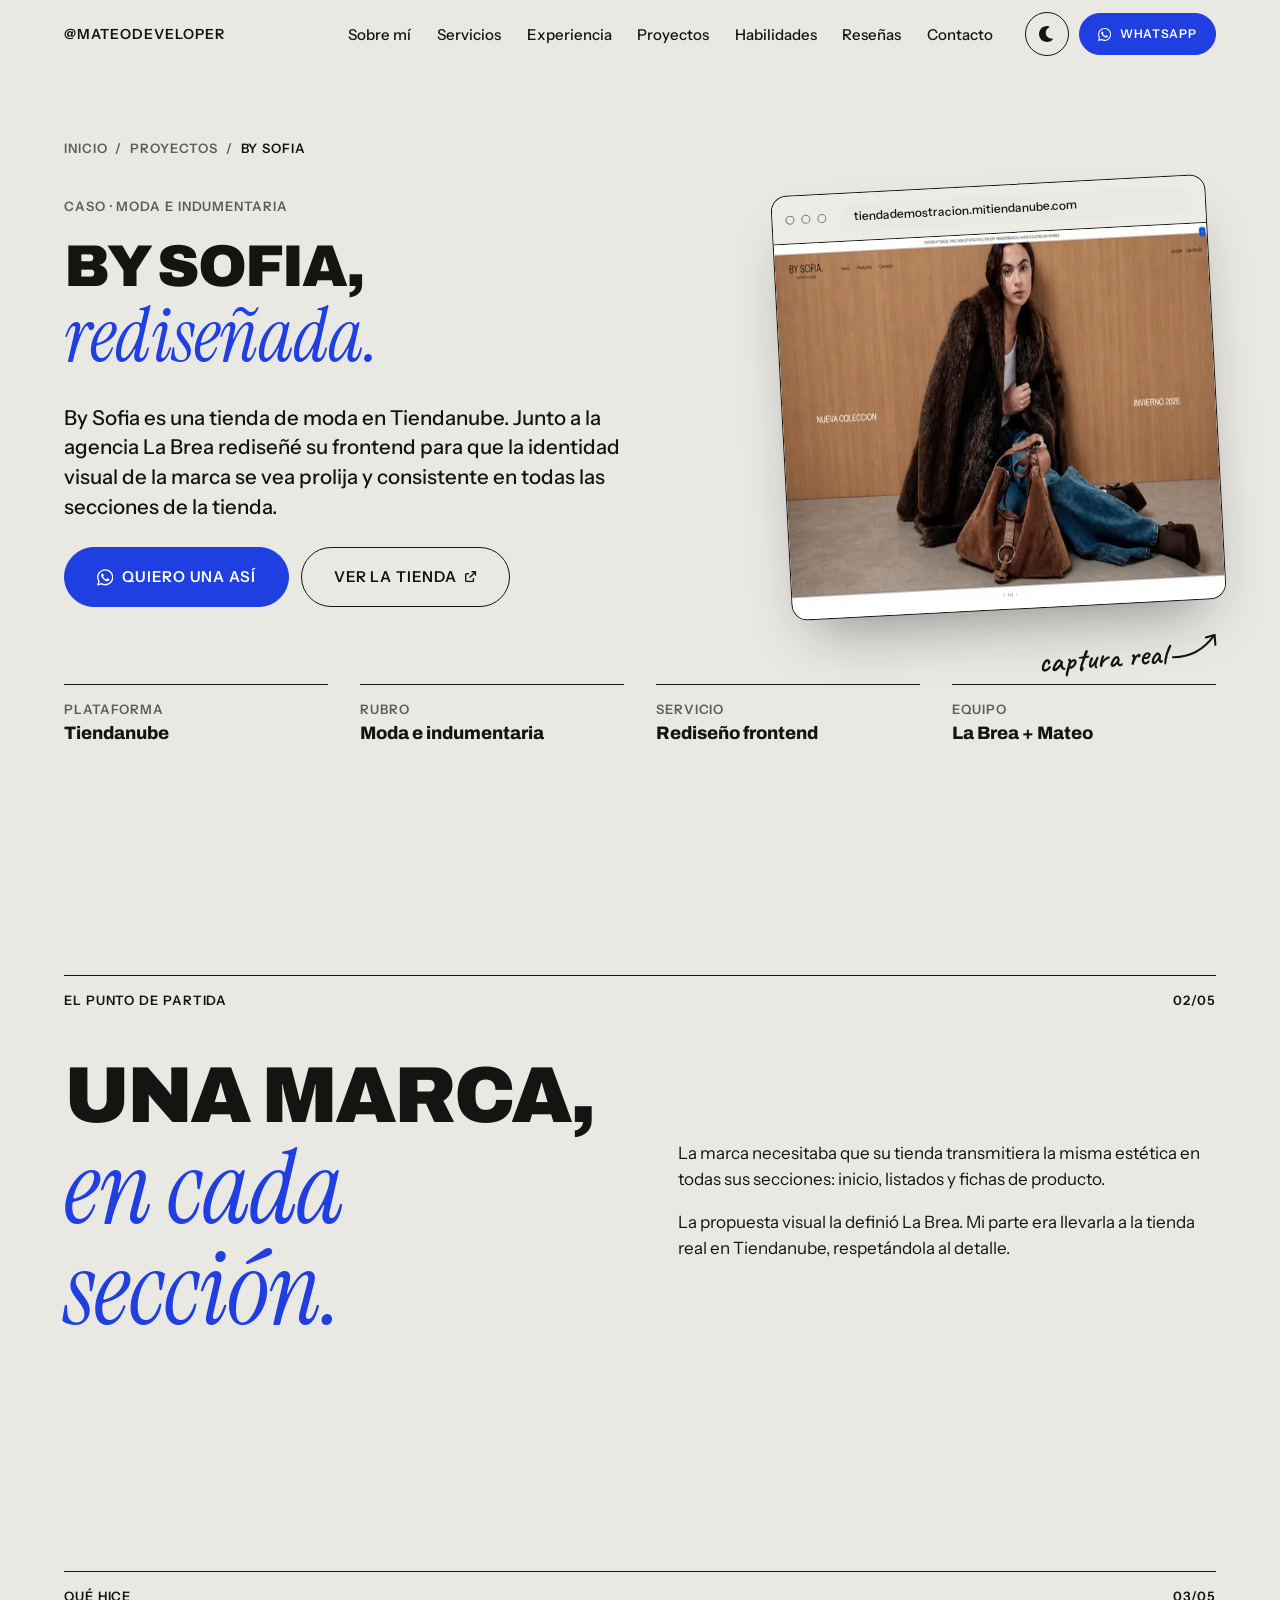
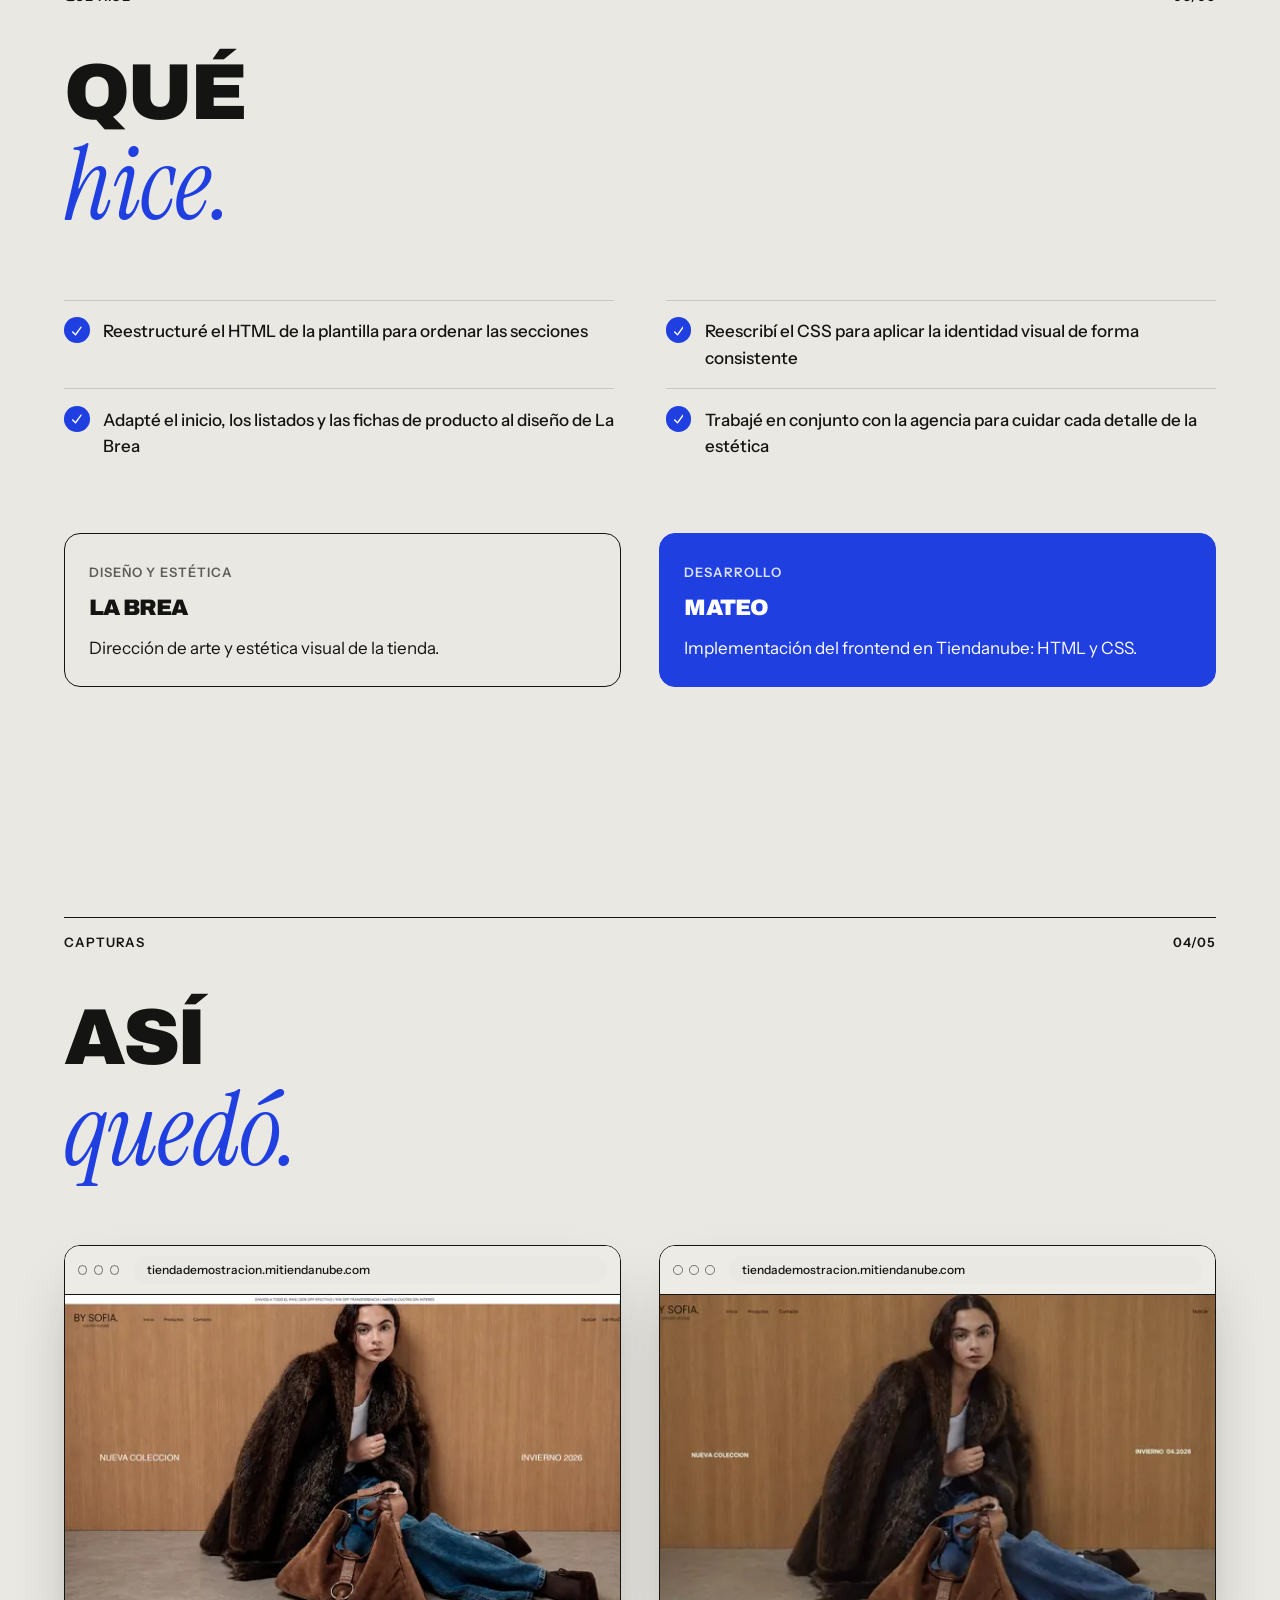
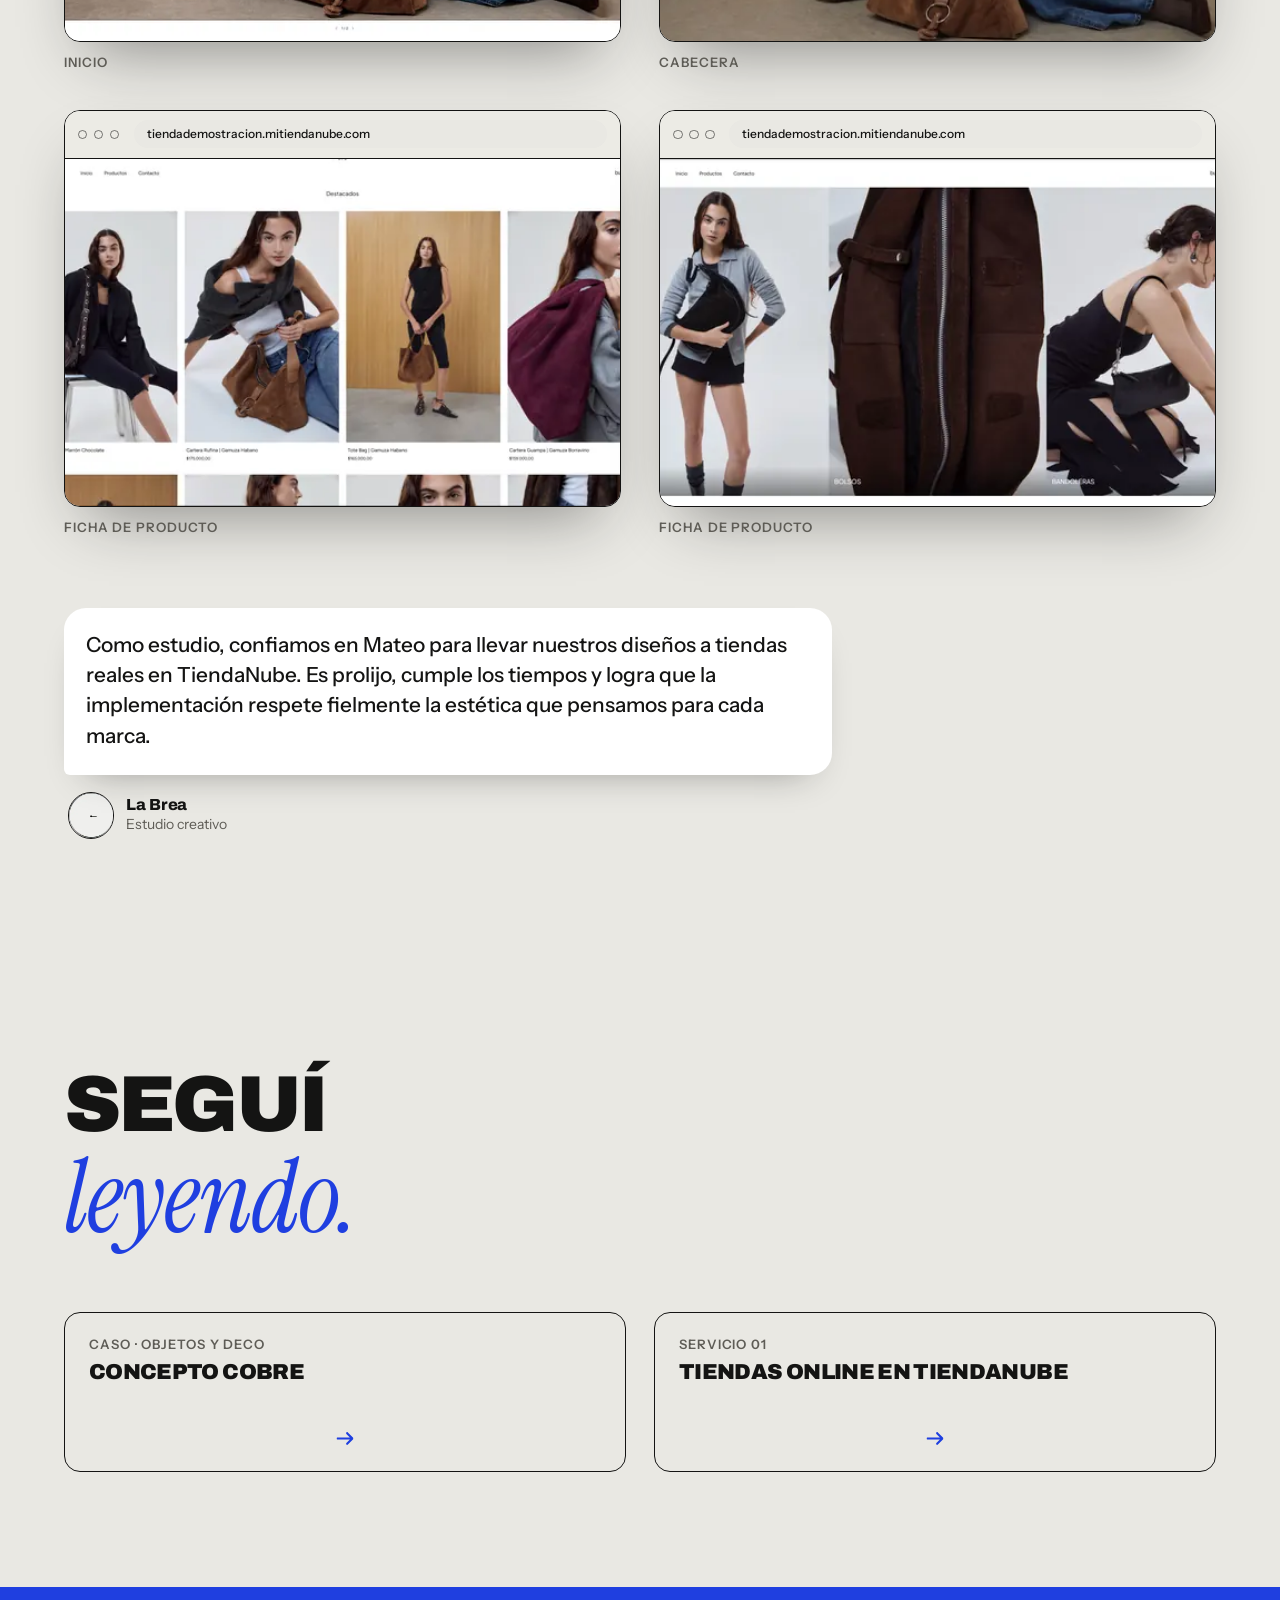
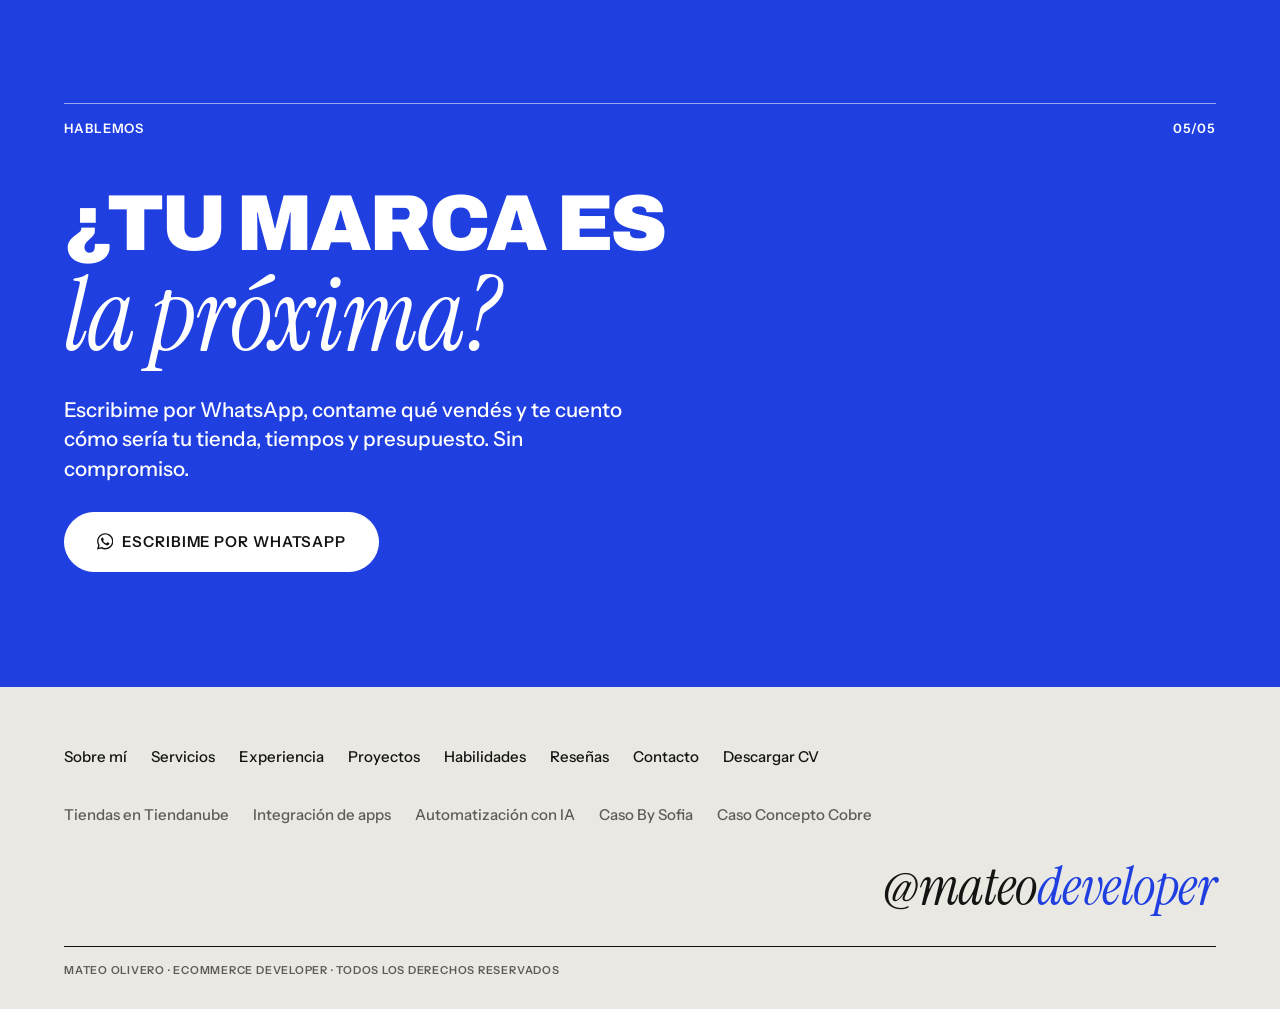
==== proyectos/by-sofia/index.html @ b641ed23 "Agregar páginas de servicio y casos de estudio - /servicios/tiendas-tiendanube, /servicios/integraci" ====
<!DOCTYPE html>
<html lang="es-AR">
<head>
    <meta charset="UTF-8">
    <meta name="viewport" content="width=device-width, initial-scale=1.0">
    <title>Caso By Sofia · Rediseño de tienda en Tiendanube</title>
    <meta name="description" content="Cómo rediseñé el frontend de By Sofia, tienda de moda en Tiendanube, junto a la agencia La Brea: una identidad visual prolija y consistente en todas las secciones.">
    <meta name="author" content="Mateo Olivero">
    <meta name="robots" content="index, follow, max-image-preview:large">
    <link rel="canonical" href="https://mateodeveloper.com/proyectos/by-sofia/">

    <meta property="og:type" content="website">
    <meta property="og:locale" content="es_AR">
    <meta property="og:site_name" content="@mateodeveloper">
    <meta property="og:title" content="Caso By Sofia · Rediseño de tienda en Tiendanube">
    <meta property="og:description" content="Cómo rediseñé el frontend de By Sofia, tienda de moda en Tiendanube, junto a la agencia La Brea: una identidad visual prolija y consistente en todas las secciones.">
    <meta property="og:url" content="https://mateodeveloper.com/proyectos/by-sofia/">
    <meta property="og:image" content="https://mateodeveloper.com/img/og-image.jpg">
    <meta property="og:image:width" content="1200">
    <meta property="og:image:height" content="630">
    <meta name="twitter:card" content="summary_large_image">

    <script type="application/ld+json">
    {
        "@context": "https://schema.org",
        "@graph": [
            {
                "@type": "Article",
                "@id": "https://mateodeveloper.com/proyectos/by-sofia/#caso",
                "headline": "Caso By Sofia",
                "description": "Cómo rediseñé el frontend de By Sofia, tienda de moda en Tiendanube, junto a la agencia La Brea: una identidad visual prolija y consistente en todas las secciones.",
                "url": "https://mateodeveloper.com/proyectos/by-sofia/",
                "image": "https://mateodeveloper.com/img/proyecto-by-sofia-inicio.webp",
                "inLanguage": "es-AR",
                "datePublished": "2026-11-11",
                "author": {
                    "@id": "https://mateodeveloper.com/#mateo"
                },
                "publisher": {
                    "@id": "https://mateodeveloper.com/#mateo"
                },
                "about": {
                    "@id": "https://mateodeveloper.com/servicios/tiendas-tiendanube/#servicio"
                }
            },
            {
                "@type": "BreadcrumbList",
                "itemListElement": [
                    {
                        "@type": "ListItem",
                        "position": 1,
                        "name": "Inicio",
                        "item": "https://mateodeveloper.com/"
                    },
                    {
                        "@type": "ListItem",
                        "position": 2,
                        "name": "Proyectos",
                        "item": "https://mateodeveloper.com/#projects"
                    },
                    {
                        "@type": "ListItem",
                        "position": 3,
                        "name": "By Sofia",
                        "item": "https://mateodeveloper.com/proyectos/by-sofia/"
                    }
                ]
            }
        ]
    }
    </script>

    <meta name="theme-color" content="#E9E8E3">
    <!-- Aplica el tema guardado antes de pintar (evita el parpadeo claro/oscuro).
         Si cambiás este script, actualizá su hash sha256 en _headers (Content-Security-Policy). -->
    <script id="theme-init">(function(){var t=null;try{t=localStorage.getItem("theme")}catch(e){}if(t!=="light"&&t!=="dark"){t=window.matchMedia&&window.matchMedia("(prefers-color-scheme: dark)").matches?"dark":"light"}document.documentElement.setAttribute("data-theme",t);var m=document.querySelector('meta[name="theme-color"]');if(m)m.setAttribute("content",t==="dark"?"#121211":"#E9E8E3")})();</script>
    <link rel="icon" type="image/svg+xml" href="/img/favicon.svg">
    <link rel="apple-touch-icon" href="/img/apple-touch-icon.png">
    <link rel="preload" href="/fonts/instrument-sans.woff2" as="font" type="font/woff2" crossorigin>
    <link rel="preload" href="/fonts/archivo.woff2" as="font" type="font/woff2" crossorigin>
    <link rel="preload" href="/fonts/instrument-serif-italic.woff2" as="font" type="font/woff2" crossorigin>
    <link rel="stylesheet" href="/css/style.css">
</head>
<body>
    <!-- Íconos: Font Awesome Free 7.0.1 (CC BY 4.0) · https://fontawesome.com/license/free -->
    <svg class="sprite" xmlns="http://www.w3.org/2000/svg" aria-hidden="true" focusable="false">
        <symbol id="i-arrow-down" viewBox="0 0 384 512"><path d="M169.4 502.6c12.5 12.5 32.8 12.5 45.3 0l160-160c12.5-12.5 12.5-32.8 0-45.3s-32.8-12.5-45.3 0L224 402.7 224 32c0-17.7-14.3-32-32-32s-32 14.3-32 32l0 370.7-105.4-105.4c-12.5-12.5-32.8-12.5-45.3 0s-12.5 32.8 0 45.3l160 160z"/></symbol>
        <symbol id="i-arrow-right" viewBox="0 0 512 512"><path d="M502.6 278.6c12.5-12.5 12.5-32.8 0-45.3l-160-160c-12.5-12.5-32.8-12.5-45.3 0s-12.5 32.8 0 45.3L402.7 224 32 224c-17.7 0-32 14.3-32 32s14.3 32 32 32l370.7 0-105.4 105.4c-12.5 12.5-12.5 32.8 0 45.3s32.8 12.5 45.3 0l160-160z"/></symbol>
        <symbol id="i-arrow-up-right-from-square" viewBox="0 0 512 512"><path d="M320 0c-17.7 0-32 14.3-32 32s14.3 32 32 32l82.7 0-201.4 201.4c-12.5 12.5-12.5 32.8 0 45.3s32.8 12.5 45.3 0L448 109.3 448 192c0 17.7 14.3 32 32 32s32-14.3 32-32l0-160c0-17.7-14.3-32-32-32L320 0zM80 96C35.8 96 0 131.8 0 176L0 432c0 44.2 35.8 80 80 80l256 0c44.2 0 80-35.8 80-80l0-80c0-17.7-14.3-32-32-32s-32 14.3-32 32l0 80c0 8.8-7.2 16-16 16L80 448c-8.8 0-16-7.2-16-16l0-256c0-8.8 7.2-16 16-16l80 0c17.7 0 32-14.3 32-32s-14.3-32-32-32L80 96z"/></symbol>
        <symbol id="i-bars" viewBox="0 0 448 512"><path d="M0 96C0 78.3 14.3 64 32 64l384 0c17.7 0 32 14.3 32 32s-14.3 32-32 32L32 128C14.3 128 0 113.7 0 96zM0 256c0-17.7 14.3-32 32-32l384 0c17.7 0 32 14.3 32 32s-14.3 32-32 32L32 288c-17.7 0-32-14.3-32-32zM448 416c0 17.7-14.3 32-32 32L32 448c-17.7 0-32-14.3-32-32s14.3-32 32-32l384 0c17.7 0 32 14.3 32 32z"/></symbol>
        <symbol id="i-cart-shopping" viewBox="0 0 640 512"><path d="M24-16C10.7-16 0-5.3 0 8S10.7 32 24 32l45.3 0c3.9 0 7.2 2.8 7.9 6.6l52.1 286.3c6.2 34.2 36 59.1 70.8 59.1L456 384c13.3 0 24-10.7 24-24s-10.7-24-24-24l-255.9 0c-11.6 0-21.5-8.3-23.6-19.7l-5.1-28.3 303.6 0c30.8 0 57.2-21.9 62.9-52.2L568.9 69.9C572.6 50.2 557.5 32 537.4 32l-412.7 0-.4-2c-4.8-26.6-28-46-55.1-46L24-16zM208 512a48 48 0 1 0 0-96 48 48 0 1 0 0 96zm224 0a48 48 0 1 0 0-96 48 48 0 1 0 0 96z"/></symbol>
        <symbol id="i-check" viewBox="0 0 448 512"><path d="M434.8 70.1c14.3 10.4 17.5 30.4 7.1 44.7l-256 352c-5.5 7.6-14 12.3-23.4 13.1s-18.5-2.7-25.1-9.3l-128-128c-12.5-12.5-12.5-32.8 0-45.3s32.8-12.5 45.3 0l101.5 101.5 234-321.7c10.4-14.3 30.4-17.5 44.7-7.1z"/></symbol>
        <symbol id="i-circle-check" viewBox="0 0 512 512"><path d="M256 512a256 256 0 1 1 0-512 256 256 0 1 1 0 512zM374 145.7c-10.7-7.8-25.7-5.4-33.5 5.3L221.1 315.2 169 263.1c-9.4-9.4-24.6-9.4-33.9 0s-9.4 24.6 0 33.9l72 72c5 5 11.8 7.5 18.8 7s13.4-4.1 17.5-9.8L379.3 179.2c7.8-10.7 5.4-25.7-5.3-33.5z"/></symbol>
        <symbol id="i-css3-alt" viewBox="0 0 384 512"><path d="M0 32L34.9 427.8 192 480 349.1 427.8 384 32 0 32zm313.1 80l-4.8 47.3-115.3 49.3-.3 .1 111.5 0-12.8 146.6-98.2 28.7-98.8-29.2-6.4-73.9 48.9 0 3.2 38.3 52.6 13.3 54.7-15.4 3.7-61.6-166.3-.5 0-.1-.2 .1-3.6-46.3 112.1-46.7 6.5-2.7-122.9 0-5.8-47.3 242.2 0z"/></symbol>
        <symbol id="i-html5" viewBox="0 0 384 512"><path d="M0 32L34.9 427.8 191.5 480 349.1 427.8 384 32 0 32zM308.2 159.9l-183.8 0 4.1 49.4 175.6 0-13.6 148.4-97.9 27 0 .3-1.1 0-98.7-27.3-6-75.8 47.7 0 3.5 38.1 53.5 14.5 53.7-14.5 6-62.2-166.9 0-12.8-145.6 241.1 0-4.4 47.7z"/></symbol>
        <symbol id="i-js" viewBox="0 0 448 512"><path d="M0 32l0 448 448 0 0-448-448 0zM243.8 381.4c0 43.6-25.6 63.5-62.9 63.5-33.7 0-53.2-17.4-63.2-38.5L152 385.7c6.6 11.7 12.6 21.6 27.1 21.6 13.8 0 22.6-5.4 22.6-26.5l0-143.1 42.1 0 0 143.7zm99.6 63.5c-39.1 0-64.4-18.6-76.7-43L301 382.1c9 14.7 20.8 25.6 41.5 25.6 17.4 0 28.6-8.7 28.6-20.8 0-14.4-11.4-19.5-30.7-28l-10.5-4.5c-30.4-12.9-50.5-29.2-50.5-63.5 0-31.6 24.1-55.6 61.6-55.6 26.8 0 46 9.3 59.8 33.7L368 290c-7.2-12.9-15-18-27.1-18-12.3 0-20.1 7.8-20.1 18 0 12.6 7.8 17.7 25.9 25.6l10.5 4.5c35.8 15.3 55.9 31 55.9 66.2 0 37.8-29.8 58.6-69.7 58.6z"/></symbol>
        <symbol id="i-moon" viewBox="0 0 512 512"><path d="M256 0C114.6 0 0 114.6 0 256S114.6 512 256 512c68.8 0 131.3-27.2 177.3-71.4 7.3-7 9.4-17.9 5.3-27.1s-13.7-14.9-23.8-14.1c-4.9 .4-9.8 .6-14.8 .6-101.6 0-184-82.4-184-184 0-72.1 41.5-134.6 102.1-164.8 9.1-4.5 14.3-14.3 13.1-24.4S322.6 8.5 312.7 6.3C294.4 2.2 275.4 0 256 0z"/></symbol>
        <symbol id="i-python" viewBox="0 0 448 512"><path d="M439.8 200.5c-7.7-30.9-22.3-54.2-53.4-54.2l-40.1 0 0 47.4c0 36.8-31.2 67.8-66.8 67.8l-106.8 0c-29.2 0-53.4 25-53.4 54.3l0 101.8c0 29 25.2 46 53.4 54.3 33.8 9.9 66.3 11.7 106.8 0 26.9-7.8 53.4-23.5 53.4-54.3l0-40.7-106.7 0 0-13.6 160.2 0c31.1 0 42.6-21.7 53.4-54.2 11.2-33.5 10.7-65.7 0-108.6zM286.2 444.7a20.4 20.4 0 1 1 0-40.7 20.4 20.4 0 1 1 0 40.7zM167.8 248.1l106.8 0c29.7 0 53.4-24.5 53.4-54.3l0-101.9c0-29-24.4-50.7-53.4-55.6-35.8-5.9-74.7-5.6-106.8 .1-45.2 8-53.4 24.7-53.4 55.6l0 40.7 106.9 0 0 13.6-147 0c-31.1 0-58.3 18.7-66.8 54.2-9.8 40.7-10.2 66.1 0 108.6 7.6 31.6 25.7 54.2 56.8 54.2l36.7 0 0-48.8c0-35.3 30.5-66.4 66.8-66.4zM161.2 64.7a20.4 20.4 0 1 1 0 40.8 20.4 20.4 0 1 1 0-40.8z"/></symbol>
        <symbol id="i-react" viewBox="0 0 512 512"><path d="M418.2 177.2c-5.4-1.8-10.8-3.5-16.2-5.1 .9-3.7 1.7-7.4 2.5-11.1 12.3-59.6 4.2-107.5-23.1-123.3-26.3-15.1-69.2 .6-112.6 38.4-4.3 3.7-8.5 7.6-12.5 11.5-2.7-2.6-5.5-5.2-8.3-7.7-45.5-40.4-91.1-57.4-118.4-41.5-26.2 15.2-34 60.3-23 116.7 1.1 5.6 2.3 11.1 3.7 16.7-6.4 1.8-12.7 3.8-18.6 5.9-53.4 18.5-91.7 47.7-91.7 77.9 0 31.2 40.8 62.5 96.3 81.5 4.5 1.5 9 3 13.6 4.3-1.5 6-2.8 11.9-4 18-10.5 55.5-2.3 99.5 23.9 114.6 27 15.6 72.4-.4 116.6-39.1 3.5-3.1 7-6.3 10.5-9.7 4.4 4.3 9 8.4 13.6 12.4 42.8 36.8 85.1 51.7 111.2 36.6 27-15.6 35.8-62.9 24.4-120.5-.9-4.4-1.9-8.9-3-13.5 3.2-.9 6.3-1.9 9.4-2.9 57.7-19.1 99.5-50 99.5-81.7 0-30.3-39.4-59.7-93.8-78.4zM282.9 92.3c37.2-32.4 71.9-45.1 87.7-36 16.9 9.7 23.4 48.9 12.8 100.4-.7 3.4-1.4 6.7-2.3 10-22.2-5-44.7-8.6-67.3-10.6-13-18.6-27.2-36.4-42.6-53.1 3.9-3.7 7.7-7.2 11.7-10.7zM167.2 307.5c5.1 8.7 10.3 17.4 15.8 25.9-15.6-1.7-31.1-4.2-46.4-7.5 4.4-14.4 9.9-29.3 16.3-44.5 4.6 8.8 9.3 17.5 14.3 26.1zM136.9 187.2c14.4-3.2 29.7-5.8 45.6-7.8-5.3 8.3-10.5 16.8-15.4 25.4-4.9 8.5-9.7 17.2-14.2 26-6.3-14.9-11.6-29.5-16-43.6zm27.4 68.9c6.6-13.8 13.8-27.3 21.4-40.6s15.8-26.2 24.4-38.9c15-1.1 30.3-1.7 45.9-1.7s31 .6 45.9 1.7c8.5 12.6 16.6 25.5 24.3 38.7s14.9 26.7 21.7 40.4c-6.7 13.8-13.9 27.4-21.6 40.8-7.6 13.3-15.7 26.2-24.2 39-14.9 1.1-30.4 1.6-46.1 1.6s-30.9-.5-45.6-1.4c-8.7-12.7-16.9-25.7-24.6-39s-14.8-26.8-21.5-40.6zm180.6 51.2c5.1-8.8 9.9-17.7 14.6-26.7 6.4 14.5 12 29.2 16.9 44.3-15.5 3.5-31.2 6.2-47 8 5.4-8.4 10.5-17 15.5-25.6zm14.4-76.5c-4.7-8.8-9.5-17.6-14.5-26.2-4.9-8.5-10-16.9-15.3-25.2 16.1 2 31.5 4.7 45.9 8-4.6 14.8-10 29.2-16.1 43.4zM256.2 118.3c10.5 11.4 20.4 23.4 29.6 35.8-19.8-.9-39.7-.9-59.5 0 9.8-12.9 19.9-24.9 29.9-35.8zM140.2 57c16.8-9.8 54.1 4.2 93.4 39 2.5 2.2 5 4.6 7.6 7-15.5 16.7-29.8 34.5-42.9 53.1-22.6 2-45 5.5-67.2 10.4-1.3-5.1-2.4-10.3-3.5-15.5-9.4-48.4-3.2-84.9 12.6-94zM115.7 320.6c-4.2-1.2-8.3-2.5-12.4-3.9-21.3-6.7-45.5-17.3-63-31.2-10.1-7-16.9-17.8-18.8-29.9 0-18.3 31.6-41.7 77.2-57.6 5.7-2 11.5-3.8 17.3-5.5 6.8 21.7 15 43 24.5 63.6-9.6 20.9-17.9 42.5-24.8 64.5zm116.6 98c-16.5 15.1-35.6 27.1-56.4 35.3-11.1 5.3-23.9 5.8-35.3 1.3-15.9-9.2-22.5-44.5-13.5-92 1.1-5.6 2.3-11.2 3.7-16.7 22.4 4.8 45 8.1 67.9 9.8 13.2 18.7 27.7 36.6 43.2 53.4-3.2 3.1-6.4 6.1-9.6 8.9zm24.5-24.3c-10.2-11-20.4-23.2-30.3-36.3 9.6 .4 19.5 .6 29.5 .6 10.3 0 20.4-.2 30.4-.7-9.2 12.7-19.1 24.8-29.6 36.4zm130.7 30c-.9 12.2-6.9 23.6-16.5 31.3-15.9 9.2-49.8-2.8-86.4-34.2-4.2-3.6-8.4-7.5-12.7-11.5 15.3-16.9 29.4-34.8 42.2-53.6 22.9-1.9 45.7-5.4 68.2-10.5 1 4.1 1.9 8.2 2.7 12.2 4.9 21.6 5.7 44.1 2.5 66.3zm18.2-107.5c-2.8 .9-5.6 1.8-8.5 2.6-7-21.8-15.6-43.1-25.5-63.8 9.6-20.4 17.7-41.4 24.5-62.9 5.2 1.5 10.2 3.1 15 4.7 46.6 16 79.3 39.8 79.3 58 0 19.6-34.9 44.9-84.8 61.4zM256 301.8a45.8 45.8 0 1 0 0-91.6 45.8 45.8 0 1 0 0 91.6z"/></symbol>
        <symbol id="i-sass" viewBox="0 0 640 512"><path d="M301.8 378.9l0 0zm249.1-87c-20.1 0-40 4.6-58 13.5-5.9-11.9-12-22.3-13-30.1-1.2-9.1-2.5-14.5-1.1-25.3s7.7-26.1 7.6-27.2-1.4-6.6-14.3-6.7-24 2.5-25.3 5.9c-2.3 6.2-4.1 12.6-5.3 19.1-2.3 11.7-25.8 53.5-39.1 75.3-4.4-8.5-8.1-16-8.9-22-1.2-9.1-2.5-14.5-1.1-25.3s7.7-26.1 7.6-27.2-1.4-6.6-14.3-6.7-24 2.5-25.3 5.9-2.7 11.4-5.3 19.1-33.9 77.3-42.1 95.4c-4.2 9.2-7.8 16.6-10.4 21.6-.4 .8-.7 1.3-.9 1.7 .3-.5 .5-1 .5-.8-2.2 4.3-3.5 6.7-3.5 6.7l0 .1c-1.7 3.2-3.6 6.1-4.5 6.1-.6 0-1.9-8.4 .3-19.9 4.7-24.2 15.8-61.8 15.7-63.1-.1-.7 2.1-7.2-7.3-10.7-9.1-3.3-12.4 2.2-13.2 2.2s-1.4 2-1.4 2 10.1-42.4-19.4-42.4c-18.4 0-44 20.2-56.6 38.5-7.9 4.3-25 13.6-43 23.5-6.9 3.8-14 7.7-20.7 11.4-.5-.5-.9-1-1.4-1.5-35.8-38.2-101.9-65.2-99.1-116.5 1-18.7 7.5-67.8 127.1-127.4 98-48.8 176.3-35.4 189.8-5.6 19.4 42.5-41.9 121.6-143.7 133-38.8 4.3-59.2-10.7-64.3-16.3-5.3-5.9-6.1-6.2-8.1-5.1-3.3 1.8-1.2 7 0 10.1 3 7.9 15.5 21.9 36.8 28.9 18.7 6.1 64.2 9.5 119.2-11.8 61.8-23.8 109.9-90.1 95.8-145.6-14.4-56.4-107.9-74.9-196.3-43.5-52.7 18.7-109.7 48.1-150.7 86.4-48.7 45.6-56.5 85.3-53.3 101.9 11.4 58.9 92.6 97.3 125.1 125.7-1.6 .9-3.1 1.7-4.5 2.5-16.3 8.1-78.2 40.5-93.7 74.7-17.5 38.8 2.9 66.6 16.3 70.4 41.8 11.6 84.6-9.3 107.6-43.6s20.2-79.1 9.6-99.5c-.1-.3-.3-.5-.4-.8 4.2-2.5 8.5-5 12.8-7.5 8.3-4.9 16.4-9.4 23.5-13.3-4 10.8-6.9 23.8-8.4 42.6-1.8 22 7.3 50.5 19.1 61.7 5.2 4.9 11.5 5 15.4 5 13.8 0 20-11.4 26.9-25 8.5-16.6 16-35.9 16-35.9s-9.4 52.2 16.3 52.2c9.4 0 18.8-12.1 23-18.3l0 .1s.2-.4 .7-1.2c1-1.5 1.5-2.4 1.5-2.4l0-.3c3.8-6.5 12.1-21.4 24.6-46 16.2-31.8 31.7-71.5 31.7-71.5 1.5 8.7 3.6 17.3 6.2 25.8 2.8 9.5 8.7 19.9 13.4 30-3.8 5.2-6.1 8.2-6.1 8.2 0 .1 0 .1 .1 .2-3 4-6.4 8.3-9.9 12.5-12.8 15.2-28 32.6-30 37.6-2.4 5.9-1.8 10.3 2.8 13.7 3.4 2.6 9.4 3 15.7 2.5 11.5-.8 19.6-3.6 23.5-5.4 7.2-2.6 14-6.1 20.2-10.6 12.5-9.2 20.1-22.4 19.4-39.8-.4-9.6-3.5-19.2-7.3-28.2 1.1-1.6 2.3-3.3 3.4-5 19.8-28.9 35.1-60.6 35.1-60.6 1.5 8.7 3.6 17.3 6.2 25.8 2.4 8.1 7.1 17 11.4 25.7-18.6 15.1-30.1 32.6-34.1 44.1-7.4 21.3-1.6 30.9 9.3 33.1 4.9 1 11.9-1.3 17.1-3.5 7.7-2.6 15-6.3 21.6-11.1 12.5-9.2 24.6-22.1 23.8-39.6-.3-7.9-2.5-15.8-5.4-23.4 15.7-6.6 36.1-10.2 62.1-7.2 55.7 6.5 66.6 41.3 64.5 55.8s-13.8 22.6-17.7 25-5.1 3.3-4.8 5.1c.5 2.6 2.3 2.5 5.6 1.9 4.6-.8 29.2-11.8 30.3-38.7 1.6-34-31.1-71.4-89-71.1l0 0zM121.8 436.6c-18.4 20.1-44.2 27.7-55.3 21.3-11.9-6.9-7.2-36.5 15.5-57.9 13.8-13 31.6-25 43.4-32.4 2.7-1.6 6.6-4 11.4-6.9 .8-.5 1.2-.7 1.2-.7 .9-.6 1.9-1.1 2.9-1.7 8.3 30.4 .3 57.2-19.1 78.3l0 0zm134.4-91.4c-6.4 15.7-19.9 55.7-28.1 53.6-7-1.8-11.3-32.3-1.4-62.3 5-15.1 15.6-33.1 21.9-40.1 10.1-11.3 21.2-14.9 23.8-10.4 3.5 5.9-12.2 49.4-16.2 59.2zm111 53c-2.7 1.4-5.2 2.3-6.4 1.6-.9-.5 1.1-2.4 1.1-2.4s13.9-14.9 19.4-21.7c3.2-4 6.9-8.7 10.9-13.9 0 .5 .1 1 .1 1.6-.1 17.9-17.3 30-25.1 34.8l0 0zm85.6-19.5c-2-1.4-1.7-6.1 5-20.7 2.6-5.7 8.6-15.3 19-24.5 1.2 3.5 1.8 7.1 1.9 10.8-.1 22.5-16.2 30.9-25.9 34.4l0 0z"/></symbol>
        <symbol id="i-star" viewBox="0 0 576 512"><path d="M309.5-18.9c-4.1-8-12.4-13.1-21.4-13.1s-17.3 5.1-21.4 13.1L193.1 125.3 33.2 150.7c-8.9 1.4-16.3 7.7-19.1 16.3s-.5 18 5.8 24.4l114.4 114.5-25.2 159.9c-1.4 8.9 2.3 17.9 9.6 23.2s16.9 6.1 25 2L288.1 417.6 432.4 491c8 4.1 17.7 3.3 25-2s11-14.2 9.6-23.2L441.7 305.9 556.1 191.4c6.4-6.4 8.6-15.8 5.8-24.4s-10.1-14.9-19.1-16.3L383 125.3 309.5-18.9z"/></symbol>
        <symbol id="i-sun" viewBox="0 0 576 512"><path d="M178.2-10.1c7.4-3.1 15.8-2.2 22.5 2.2l87.8 58.2 87.8-58.2c6.7-4.4 15.1-5.2 22.5-2.2S411.4-.5 413 7.3l20.9 103.2 103.2 20.9c7.8 1.6 14.4 7 17.4 14.3s2.2 15.8-2.2 22.5l-58.2 87.8 58.2 87.8c4.4 6.7 5.2 15.1 2.2 22.5s-9.6 12.8-17.4 14.3L433.8 401.4 413 504.7c-1.6 7.8-7 14.4-14.3 17.4s-15.8 2.2-22.5-2.2l-87.8-58.2-87.8 58.2c-6.7 4.4-15.1 5.2-22.5 2.2s-12.8-9.6-14.3-17.4L143 401.4 39.7 380.5c-7.8-1.6-14.4-7-17.4-14.3s-2.2-15.8 2.2-22.5L82.7 256 24.5 168.2c-4.4-6.7-5.2-15.1-2.2-22.5s9.6-12.8 17.4-14.3L143 110.6 163.9 7.3c1.6-7.8 7-14.4 14.3-17.4zM207.6 256a80.4 80.4 0 1 1 160.8 0 80.4 80.4 0 1 1 -160.8 0zm208.8 0a128.4 128.4 0 1 0 -256.8 0 128.4 128.4 0 1 0 256.8 0z"/></symbol>
        <symbol id="i-tag" viewBox="0 0 512 512"><path d="M32.5 96l0 149.5c0 17 6.7 33.3 18.7 45.3l192 192c25 25 65.5 25 90.5 0L483.2 333.3c25-25 25-65.5 0-90.5l-192-192C279.2 38.7 263 32 246 32L96.5 32c-35.3 0-64 28.7-64 64zm112 16a32 32 0 1 1 0 64 32 32 0 1 1 0-64z"/></symbol>
        <symbol id="i-user" viewBox="0 0 448 512"><path d="M224 248a120 120 0 1 0 0-240 120 120 0 1 0 0 240zm-29.7 56C95.8 304 16 383.8 16 482.3 16 498.7 29.3 512 45.7 512l356.6 0c16.4 0 29.7-13.3 29.7-29.7 0-98.5-79.8-178.3-178.3-178.3l-59.4 0z"/></symbol>
        <symbol id="i-whatsapp" viewBox="0 0 448 512"><path d="M380.9 97.1c-41.9-42-97.7-65.1-157-65.1-122.4 0-222 99.6-222 222 0 39.1 10.2 77.3 29.6 111L0 480 117.7 449.1c32.4 17.7 68.9 27 106.1 27l.1 0c122.3 0 224.1-99.6 224.1-222 0-59.3-25.2-115-67.1-157zm-157 341.6c-33.2 0-65.7-8.9-94-25.7l-6.7-4-69.8 18.3 18.6-68.1-4.4-7c-18.5-29.4-28.2-63.3-28.2-98.2 0-101.7 82.8-184.5 184.6-184.5 49.3 0 95.6 19.2 130.4 54.1s56.2 81.2 56.1 130.5c0 101.8-84.9 184.6-186.6 184.6zM325.1 300.5c-5.5-2.8-32.8-16.2-37.9-18-5.1-1.9-8.8-2.8-12.5 2.8s-14.3 18-17.6 21.8c-3.2 3.7-6.5 4.2-12 1.4-32.6-16.3-54-29.1-75.5-66-5.7-9.8 5.7-9.1 16.3-30.3 1.8-3.7 .9-6.9-.5-9.7s-12.5-30.1-17.1-41.2c-4.5-10.8-9.1-9.3-12.5-9.5-3.2-.2-6.9-.2-10.6-.2s-9.7 1.4-14.8 6.9c-5.1 5.6-19.4 19-19.4 46.3s19.9 53.7 22.6 57.4c2.8 3.7 39.1 59.7 94.8 83.8 35.2 15.2 49 16.5 66.6 13.9 10.7-1.6 32.8-13.4 37.4-26.4s4.6-24.1 3.2-26.4c-1.3-2.5-5-3.9-10.5-6.6z"/></symbol>
        <symbol id="i-xmark" viewBox="0 0 384 512"><path d="M55.1 73.4c-12.5-12.5-32.8-12.5-45.3 0s-12.5 32.8 0 45.3L147.2 256 9.9 393.4c-12.5 12.5-12.5 32.8 0 45.3s32.8 12.5 45.3 0L192.5 301.3 329.9 438.6c12.5 12.5 32.8 12.5 45.3 0s12.5-32.8 0-45.3L237.8 256 375.1 118.6c12.5-12.5 12.5-32.8 0-45.3s-32.8-12.5-45.3 0L192.5 210.7 55.1 73.4z"/></symbol>
    </svg>

    <header class="topbar" id="topbar">
        <div class="inner topbar-inner">
            <a href="/" class="handle label" translate="no">@mateodeveloper</a>

            <nav aria-label="Principal">
                <ul class="nav-links" id="nav-links">
                    <li><a href="/#about">Sobre mí</a></li>
                    <li><a href="/#services">Servicios</a></li>
                    <li><a href="/#experience">Experiencia</a></li>
                    <li><a href="/#projects">Proyectos</a></li>
                    <li><a href="/#skills">Habilidades</a></li>
                    <li><a href="/#reviews">Reseñas</a></li>
                    <li><a href="/#contact">Contacto</a></li>
                </ul>
            </nav>

            <div class="topbar-actions">
                <button type="button" class="theme-toggle" id="theme-toggle" aria-label="Activar modo oscuro">
                    <svg class="icon icon-moon" viewBox="0 0 512 512" aria-hidden="true"><use href="#i-moon"></use></svg>
                    <svg class="icon icon-sun" viewBox="0 0 576 512" aria-hidden="true"><use href="#i-sun"></use></svg>
                </button>

                <a href="https://wa.me/5493533688621" data-wa="Hola Mateo! Vengo de tu web y quiero consultarte por una tienda." target="_blank" rel="noopener" class="btn btn-cobalt btn-sm topbar-cta" aria-label="Escribime por WhatsApp">
                    <svg class="icon icon-whatsapp" viewBox="0 0 448 512" aria-hidden="true"><use href="#i-whatsapp"></use></svg><span>WhatsApp</span>
                </a>

                <button type="button" class="menu-toggle" id="menu-icon" aria-label="Abrir menú" aria-controls="nav-links" aria-expanded="false">
                    <svg class="icon icon-bars" viewBox="0 0 448 512" aria-hidden="true"><use href="#i-bars"></use></svg>
                </button>
            </div>
        </div>
    </header>

    <main>

        <section class="section page-hero">
            <div class="inner">
                <nav class="breadcrumb label" aria-label="Ruta"><a href="/">Inicio</a> <span aria-hidden="true">/</span> <a href="/#projects">Proyectos</a> <span aria-hidden="true">/</span> <span aria-current="page">By Sofia</span></nav>
                <div class="page-hero-grid">
                    <div class="page-hero-text">
                        <p class="label hero-kicker">Caso · Moda e indumentaria</p>
                        <h1 class="headline headline--hero"><span translate="no">By Sofia,</span> <span class="accent">rediseñada.</span></h1>
                        <p class="lead">By Sofia es una tienda de moda en <span translate="no">Tiendanube</span>. Junto a la agencia <span translate="no">La Brea</span> rediseñé su frontend para que la identidad visual de la marca se vea prolija y consistente en todas las secciones de la tienda.</p>
                        <div class="btn-group">
                            <a href="https://wa.me/5493533688621?text=Hola%20Mateo%21%20Vi%20el%20caso%20By%20Sofia%20y%20quiero%20algo%20as%C3%AD%20para%20mi%20marca." data-wa="Hola Mateo! Vi el caso By Sofia y quiero algo así para mi marca." target="_blank" rel="noopener" class="btn btn-cobalt btn-lg"><svg class="icon icon-whatsapp" viewBox="0 0 448 512" aria-hidden="true"><use href="#i-whatsapp"></use></svg> Quiero una así</a>
                            <a href="https://tiendademostracion.mitiendanube.com/" target="_blank" rel="noopener" class="btn btn-outline btn-lg">Ver la tienda <svg class="icon icon-arrow-up-right-from-square" viewBox="0 0 512 512" aria-hidden="true"><use href="#i-arrow-up-right-from-square"></use></svg></a>
                        </div>
                    </div>
                    <div class="page-hero-visual">
                        <div class="browser">
                            <div class="window-bar">
                                <span class="dot"></span><span class="dot"></span><span class="dot"></span>
                                <span class="browser-url" translate="no">tiendademostracion.mitiendanube.com</span>
                            </div>
                            <img src="/img/proyecto-by-sofia-inicio-600.webp" srcset="/img/proyecto-by-sofia-inicio-600.webp 600w, /img/proyecto-by-sofia-inicio.webp 1200w" sizes="(min-width: 900px) 520px, 92vw" width="600" height="375" alt="Inicio de la tienda By Sofia" fetchpriority="high">
                        </div>
                        <p class="hand-note hand-note--page" aria-hidden="true">captura real<svg class="hand-arrow" viewBox="0 0 80 60" fill="none"><path d="M8 8C30 12 50 26 62 52"/><path d="M50 46l12 6 4-14"/></svg></p>
                    </div>
                </div>
                <div class="case-facts">
                    <div class="fact"><span class="label">Plataforma</span><strong>Tiendanube</strong></div>
                    <div class="fact"><span class="label">Rubro</span><strong>Moda e indumentaria</strong></div>
                    <div class="fact"><span class="label">Servicio</span><strong>Rediseño frontend</strong></div>
                    <div class="fact"><span class="label">Equipo</span><strong>La Brea + Mateo</strong></div>
                </div>
            </div>
        </section>
        <section class="section">
            <div class="inner">
                <div class="section-bar reveal">
                    <span class="label">El punto de partida</span>
                    <span class="label">02/05</span>
                </div>
                <div class="split">
                    <div class="reveal">
                        <h2 class="headline">Una marca, <span class="accent">en cada sección.</span></h2>
                    </div>
                    <div class="prose reveal">
                        <p>La marca necesitaba que su tienda transmitiera la misma estética en todas sus secciones: inicio, listados y fichas de producto.</p><p>La propuesta visual la definió <span translate="no">La Brea</span>. Mi parte era llevarla a la tienda real en <span translate="no">Tiendanube</span>, respetándola al detalle.</p>
                    </div>
                </div>
            </div>
        </section>
        <section class="section">
            <div class="inner">
                <div class="section-bar reveal">
                    <span class="label">Qué hice</span>
                    <span class="label">03/05</span>
                </div>
                <div class="section-head reveal">
                    <h2 class="headline">Qué <span class="accent">hice.</span></h2>
                </div>
                <ul class="checklist stagger">
                    <li><span class="check"><svg class="icon icon-check" viewBox="0 0 448 512" aria-hidden="true"><use href="#i-check"></use></svg></span>Reestructuré el HTML de la plantilla para ordenar las secciones</li>
                    <li><span class="check"><svg class="icon icon-check" viewBox="0 0 448 512" aria-hidden="true"><use href="#i-check"></use></svg></span>Reescribí el CSS para aplicar la identidad visual de forma consistente</li>
                    <li><span class="check"><svg class="icon icon-check" viewBox="0 0 448 512" aria-hidden="true"><use href="#i-check"></use></svg></span>Adapté el inicio, los listados y las fichas de producto al diseño de La Brea</li>
                    <li><span class="check"><svg class="icon icon-check" viewBox="0 0 448 512" aria-hidden="true"><use href="#i-check"></use></svg></span>Trabajé en conjunto con la agencia para cuidar cada detalle de la estética</li>
                </ul>
                <div class="roles stagger">
                    <div class="role reveal"><span class="label">Diseño y estética</span><h3 translate="no">La Brea</h3><p>Dirección de arte y estética visual de la tienda.</p></div>
                    <div class="role role--me reveal"><span class="label">Desarrollo</span><h3>Mateo</h3><p>Implementación del frontend en <span translate="no">Tiendanube</span>: HTML y CSS.</p></div>
                </div>
            </div>
        </section>
        <section class="section">
            <div class="inner">
                <div class="section-bar reveal">
                    <span class="label">Capturas</span>
                    <span class="label">04/05</span>
                </div>
                <div class="section-head reveal">
                    <h2 class="headline">Así <span class="accent">quedó.</span></h2>
                </div>
                <div class="gallery">
                    <figure class="reveal">
                        <div class="browser">
                            <div class="window-bar">
                                <span class="dot"></span><span class="dot"></span><span class="dot"></span>
                                <span class="browser-url" translate="no">tiendademostracion.mitiendanube.com</span>
                            </div>
                            <img src="/img/proyecto-by-sofia-inicio-600.webp" srcset="/img/proyecto-by-sofia-inicio-600.webp 600w, /img/proyecto-by-sofia-inicio.webp 1200w" sizes="(min-width: 900px) 520px, 92vw" width="600" height="375" alt="Página de inicio de la tienda By Sofia" loading="lazy">
                        </div>
                        <figcaption class="label">Inicio</figcaption>
                    </figure>
                    <figure class="reveal">
                        <div class="browser">
                            <div class="window-bar">
                                <span class="dot"></span><span class="dot"></span><span class="dot"></span>
                                <span class="browser-url" translate="no">tiendademostracion.mitiendanube.com</span>
                            </div>
                            <img src="/img/proyecto-by-sofia-header-alt-600.webp" srcset="/img/proyecto-by-sofia-header-alt-600.webp 600w, /img/proyecto-by-sofia-header-alt.webp 1200w" sizes="(min-width: 900px) 520px, 92vw" width="600" height="375" alt="Variante de cabecera de la tienda By Sofia" loading="lazy">
                        </div>
                        <figcaption class="label">Cabecera</figcaption>
                    </figure>
                    <figure class="reveal">
                        <div class="browser">
                            <div class="window-bar">
                                <span class="dot"></span><span class="dot"></span><span class="dot"></span>
                                <span class="browser-url" translate="no">tiendademostracion.mitiendanube.com</span>
                            </div>
                            <img src="/img/proyecto-by-sofia-producto-1-600.webp" srcset="/img/proyecto-by-sofia-producto-1-600.webp 600w, /img/proyecto-by-sofia-producto-1.webp 1200w" sizes="(min-width: 900px) 520px, 92vw" width="600" height="375" alt="Ficha de producto con variantes en By Sofia" loading="lazy">
                        </div>
                        <figcaption class="label">Ficha de producto</figcaption>
                    </figure>
                    <figure class="reveal">
                        <div class="browser">
                            <div class="window-bar">
                                <span class="dot"></span><span class="dot"></span><span class="dot"></span>
                                <span class="browser-url" translate="no">tiendademostracion.mitiendanube.com</span>
                            </div>
                            <img src="/img/proyecto-by-sofia-producto-2-600.webp" srcset="/img/proyecto-by-sofia-producto-2-600.webp 600w, /img/proyecto-by-sofia-producto-2.webp 1200w" sizes="(min-width: 900px) 520px, 92vw" width="600" height="375" alt="Otra ficha de producto de By Sofia" loading="lazy">
                        </div>
                        <figcaption class="label">Ficha de producto</figcaption>
                    </figure>
                </div>
                <figure class="review quote reveal">
                    <blockquote class="bubble">
                        <p>Como estudio, confiamos en Mateo para llevar nuestros diseños a tiendas reales en <span translate="no">TiendaNube</span>. Es prolijo, cumple los tiempos y logra que la implementación respete fielmente la estética que pensamos para cada marca.</p>
                    </blockquote>
                    <figcaption class="review-author">
                        <img src="/img/resena-la-brea-logo.webp" alt="" class="review-avatar" width="160" height="160" loading="lazy">
                        <span><strong translate="no">La Brea</strong><span>Estudio creativo</span></span>
                    </figcaption>
                </figure>
            </div>
        </section>
        <section class="section">
            <div class="inner">
                <div class="section-head reveal">
                    <h2 class="headline">Seguí <span class="accent">leyendo.</span></h2>
                </div>
                <div class="link-cards stagger">
                    <a href="/proyectos/concepto-cobre/" class="link-card">
                        <span class="label">Caso · Objetos y deco</span>
                        <strong>Concepto Cobre</strong>
                        <svg class="icon icon-arrow-right" viewBox="0 0 512 512" aria-hidden="true"><use href="#i-arrow-right"></use></svg>
                    </a>
                    <a href="/servicios/tiendas-tiendanube/" class="link-card">
                        <span class="label">Servicio 01</span>
                        <strong>Tiendas online en Tiendanube</strong>
                        <svg class="icon icon-arrow-right" viewBox="0 0 512 512" aria-hidden="true"><use href="#i-arrow-right"></use></svg>
                    </a>
                </div>
            </div>
        </section>
        <section class="section section--cobalt" id="contact">
            <div class="inner">
                <div class="section-bar reveal">
                    <span class="label">Hablemos</span>
                    <span class="label">05/05</span>
                </div>
                <div class="contact-copy reveal">
                    <h2 class="headline">¿Tu marca es <span class="accent">la próxima?</span></h2>
                    <p class="lead">Escribime por WhatsApp, contame qué vendés y te cuento cómo sería tu tienda, tiempos y presupuesto. Sin compromiso.</p>
                    <div class="btn-group">
                        <a href="https://wa.me/5493533688621?text=Hola%20Mateo%21%20Vi%20el%20caso%20By%20Sofia%20y%20quiero%20algo%20as%C3%AD%20para%20mi%20marca." data-wa="Hola Mateo! Vi el caso By Sofia y quiero algo así para mi marca." target="_blank" rel="noopener" class="btn btn-light btn-lg"><svg class="icon icon-whatsapp" viewBox="0 0 448 512" aria-hidden="true"><use href="#i-whatsapp"></use></svg> Escribime por WhatsApp</a>
                    </div>
                </div>
            </div>
        </section>
    </main>

    <footer class="footer">
        <div class="inner footer-inner">
            <ul class="footer-links">
                <li><a href="/#about">Sobre mí</a></li>
                <li><a href="/#services">Servicios</a></li>
                <li><a href="/#experience">Experiencia</a></li>
                <li><a href="/#projects">Proyectos</a></li>
                <li><a href="/#skills">Habilidades</a></li>
                <li><a href="/#reviews">Reseñas</a></li>
                <li><a href="/#contact">Contacto</a></li>
                <li><a href="/docs/cv-mateo-olivero.pdf" download="cv-mateo-olivero.pdf" target="_blank">Descargar CV</a></li>
            </ul>
            <ul class="footer-links footer-links--secondary">
                <li><a href="/servicios/tiendas-tiendanube/">Tiendas en Tiendanube</a></li>
                <li><a href="/servicios/integraciones/">Integración de apps</a></li>
                <li><a href="/servicios/automatizacion-ia/">Automatización con IA</a></li>
                <li><a href="/proyectos/by-sofia/">Caso By Sofia</a></li>
                <li><a href="/proyectos/concepto-cobre/">Caso Concepto Cobre</a></li>
            </ul>

            <p class="signature" translate="no">@mateo<span>developer</span></p>
        </div>
        <div class="inner">
            <p class="copyright label">Mateo Olivero · Ecommerce Developer · Todos los derechos reservados</p>
        </div>
    </footer>

    <a href="https://wa.me/5493533688621" data-wa="Hola Mateo! Vengo de tu web y quiero consultarte por una tienda." target="_blank" rel="noopener" class="wa-float" id="wa-float" aria-label="Escribime por WhatsApp">
        <svg class="icon icon-whatsapp" viewBox="0 0 448 512" aria-hidden="true"><use href="#i-whatsapp"></use></svg><span>Escribime</span>
    </a>

    <script src="/js/script.js"></script>
</body>
</html>
---- css/style.css ----
/* ==========================================================================
   @mateodeveloper · Manual de marca v1.0
   Papel 60% · Tinta 30% · Cobalto 10%
   ========================================================================== */

/* ---------- Tipografías propias (subconjunto latino, servidas desde el dominio) ---------- */

@font-face {
    font-family: "Archivo";
    font-style: normal;
    font-weight: 800 900;
    font-display: swap;
    src: url("../fonts/archivo.woff2") format("woff2");
    unicode-range: U+0000-00FF, U+0131, U+0152-0153, U+02BB-02BC, U+02C6, U+02DA, U+02DC, U+0304, U+0308, U+0329, U+2000-206F, U+20AC, U+2122, U+2191, U+2193, U+2212, U+2215, U+FEFF, U+FFFD;
}

@font-face {
    font-family: "Instrument Sans";
    font-style: normal;
    font-weight: 400 600;
    font-display: swap;
    src: url("../fonts/instrument-sans.woff2") format("woff2");
    unicode-range: U+0000-00FF, U+0131, U+0152-0153, U+02BB-02BC, U+02C6, U+02DA, U+02DC, U+0304, U+0308, U+0329, U+2000-206F, U+20AC, U+2122, U+2191, U+2193, U+2212, U+2215, U+FEFF, U+FFFD;
}

@font-face {
    font-family: "Instrument Serif";
    font-style: italic;
    font-weight: 400;
    font-display: swap;
    src: url("../fonts/instrument-serif-italic.woff2") format("woff2");
    unicode-range: U+0000-00FF, U+0131, U+0152-0153, U+02BB-02BC, U+02C6, U+02DA, U+02DC, U+0304, U+0308, U+0329, U+2000-206F, U+20AC, U+2122, U+2191, U+2193, U+2212, U+2215, U+FEFF, U+FFFD;
}

@font-face {
    font-family: "Caveat";
    font-style: normal;
    font-weight: 600;
    font-display: swap;
    src: url("../fonts/caveat.woff2") format("woff2");
    unicode-range: U+0000-00FF, U+0131, U+0152-0153, U+02BB-02BC, U+02C6, U+02DA, U+02DC, U+0304, U+0308, U+0329, U+2000-206F, U+20AC, U+2122, U+2191, U+2193, U+2212, U+2215, U+FEFF, U+FFFD;
}

/* ---------- Íconos SVG (sprite inline, sin librerías externas) ---------- */

.sprite {
    position: absolute;
    width: 0;
    height: 0;
    overflow: hidden;
}

.icon {
    display: inline-block;
    width: auto;
    height: 1em;
    fill: currentColor;
    vertical-align: -0.125em;
    flex-shrink: 0;
}

:root {
    /* Principales */
    --papel: #E9E8E3;
    --tinta: #141413;
    --cobalto: #1F3FE0;

    /* Secundarios y de apoyo */
    --noche: #121211;
    --hueso: #ECEBE5;
    --piedra: #6F6D66;
    --piedra-texto: #5E5C56;          /* piedra oscurecida a 4,5:1 sobre papel para texto chico */
    --cobalto-claro: #7F97FF;
    --alerta: #D2402F;
    --blanco: #FFFFFF;

    /* Tokens de uso — modo claro (papel) */
    color-scheme: light;
    --bg: var(--papel);
    --fg: var(--tinta);
    --muted: var(--piedra-texto);
    --accent: var(--cobalto);          /* la palabra que importa */
    --fill: var(--cobalto);            /* botones y cierre en cobalto */
    --on-fill: var(--blanco);
    --surface: var(--blanco);          /* burbujas, ventanas, inputs */
    --surface-2: var(--hueso);
    --night-bg: var(--noche);
    --night-fg: var(--hueso);
    --night-accent: var(--cobalto-claro);
    --topbar-bg: rgba(233, 232, 227, 0.88);
    --soft-line: rgba(20, 20, 19, 0.15);
    --fg-30: rgba(20, 20, 19, 0.3);
    --shadow-color: rgba(20, 20, 19, 0.45);

    /* Tipografías */
    --f-titular: "Archivo", "Arial Black", Impact, sans-serif;
    --f-acento: "Instrument Serif", Georgia, "Times New Roman", serif;
    --f-texto: "Instrument Sans", system-ui, -apple-system, "Segoe UI", sans-serif;
    --f-mano: "Caveat", "Segoe Print", cursive;
    --f-mono: ui-monospace, "SFMono-Regular", Menlo, Consolas, monospace;

    /* Medidas */
    --max: 1200px;
    --gutter: clamp(1rem, 5vw, 4rem);
    --section-y: clamp(4.5rem, 9vw, 8rem);
    --radius: 16px;
    --line: 1.5px solid var(--fg);
    --shadow-long: 0 30px 60px -24px var(--shadow-color);
    --topbar-h: 4.25rem;
}

/* Modo oscuro — noche, hueso y cobalto claro como acento */
:root[data-theme="dark"] {
    color-scheme: dark;
    --bg: var(--noche);
    --fg: var(--hueso);
    --muted: #A3A199;
    --accent: var(--cobalto-claro);
    --fill: var(--cobalto);
    --on-fill: var(--blanco);
    --surface: #1D1D1B;
    --surface-2: #272725;
    --night-bg: #1B1B19;
    --night-fg: var(--hueso);
    --night-accent: var(--cobalto-claro);
    --topbar-bg: rgba(18, 18, 17, 0.88);
    --soft-line: rgba(236, 235, 229, 0.15);
    --fg-30: rgba(236, 235, 229, 0.3);
    --shadow-color: rgba(0, 0, 0, 0.7);
}

:root[data-theme="dark"] .code-window,
:root[data-theme="dark"] .bubble {
    border: 1px solid rgba(236, 235, 229, 0.1);
}

body,
.section--night,
.topbar,
.btn,
.bubble,
.browser {
    transition: background-color 0.3s ease, color 0.3s ease, border-color 0.3s ease, transform 0.3s ease;
}

/* ---------- Base ---------- */

*,
*::before,
*::after {
    margin: 0;
    padding: 0;
    box-sizing: border-box;
}

html {
    scroll-behavior: smooth;
    scroll-padding-top: calc(var(--topbar-h) + 1rem);
    scrollbar-width: thin;
    scrollbar-color: var(--fg) var(--bg);
    -webkit-text-size-adjust: 100%;
}

html,
body {
    overflow-x: hidden;
}

body {
    background-color: var(--bg);
    color: var(--fg);
    font-family: var(--f-texto);
    font-size: 1.0625rem;
    font-weight: 400;
    line-height: 1.55;
    -webkit-font-smoothing: antialiased;
}

img,
svg {
    display: block;
    max-width: 100%;
}

a {
    color: inherit;
    text-decoration: none;
}

ul,
ol {
    list-style: none;
}

button,
input,
textarea {
    font: inherit;
    color: inherit;
}

::selection {
    background: var(--fill);
    color: var(--on-fill);
}

:focus-visible {
    outline: 2px solid var(--accent);
    outline-offset: 3px;
}

::-webkit-scrollbar {
    width: 12px;
}

::-webkit-scrollbar-track {
    background-color: var(--bg);
}

::-webkit-scrollbar-thumb {
    background: var(--fg);
    border-radius: 1rem;
    border: 3px solid var(--bg);
}

::-webkit-scrollbar-thumb:hover {
    background: var(--fill);
}

.inner {
    width: 100%;
    max-width: calc(var(--max) + var(--gutter) * 2);
    margin: 0 auto;
    padding: 0 var(--gutter);
}

/* ---------- Tipografía de marca ---------- */

/* Etiqueta: Instrument Sans 600, mayúsculas, +6% */
.label {
    font-family: var(--f-texto);
    font-size: 0.8125rem;
    font-weight: 600;
    letter-spacing: 0.07em;
    text-transform: uppercase;
    line-height: 1.3;
}

/* Fórmula del titular: Archivo 900 en mayúsculas + remate en serif itálica */
.headline {
    font-family: var(--f-titular);
    font-weight: 900;
    text-transform: uppercase;
    letter-spacing: -0.035em;
    line-height: 0.9;
    font-size: clamp(2.4rem, 6.2vw, 5.4rem);
    text-align: left;
    text-wrap: balance;
}

.headline .accent {
    display: block;
    font-family: var(--f-acento);
    font-style: italic;
    font-weight: 400;
    text-transform: none;
    letter-spacing: -0.01em;
    line-height: 1;
    font-size: 1.28em;
    color: var(--accent);
    margin-top: 0.06em;
}

.lead {
    font-size: clamp(1.1rem, 1.6vw, 1.3rem);
    font-weight: 500;
    line-height: 1.45;
    max-width: 36rem;
}

/* Nota a mano: Caveat 600, levemente rotada, con flecha */
.hand-note {
    font-family: var(--f-mano);
    font-weight: 600;
    font-size: clamp(1.5rem, 2.4vw, 2.1rem);
    line-height: 1.05;
    transform: rotate(-4deg);
    pointer-events: none;
    white-space: nowrap;
}

.hand-arrow {
    width: 3.4rem;
    height: auto;
    stroke: currentColor;
    stroke-width: 3;
    stroke-linecap: round;
    stroke-linejoin: round;
}

/* ---------- Botones ---------- */

.btn-group {
    display: flex;
    flex-wrap: wrap;
    gap: 0.75rem;
}

.btn {
    display: inline-flex;
    align-items: center;
    justify-content: center;
    gap: 0.55rem;
    min-height: 3.25rem;
    padding: 0 1.6rem;
    border-radius: 999px;
    border: var(--line);
    font-family: var(--f-texto);
    font-size: 0.875rem;
    font-weight: 600;
    letter-spacing: 0.06em;
    text-transform: uppercase;
    line-height: 1;
    white-space: nowrap;
    cursor: pointer;
    transition: background-color 0.2s ease, color 0.2s ease, border-color 0.2s ease, transform 0.2s ease;
}

.btn:hover {
    transform: translateY(-2px);
}

.btn:active {
    transform: translateY(0);
}

.btn .icon {
    font-size: 0.75em;
}

.btn-sm {
    min-height: 2.6rem;
    padding: 0 1.15rem;
    font-size: 0.75rem;
}

.btn-cobalt {
    background: var(--fill);
    border-color: var(--fill);
    color: var(--on-fill);
}

.btn-cobalt:hover {
    background: var(--fg);
    border-color: var(--fg);
}

.btn-ink {
    background: var(--fg);
    color: var(--bg);
}

.btn-ink:hover {
    background: var(--fill);
    border-color: var(--fill);
    color: var(--on-fill);
}

.btn-outline {
    background: transparent;
    color: var(--fg);
}

.btn-outline:hover {
    background: var(--fg);
    color: var(--bg);
}

.btn:disabled {
    cursor: not-allowed;
    opacity: 0.6;
    transform: none;
}

/* ---------- Barra superior ---------- */

.topbar {
    position: fixed;
    inset: 0 0 auto 0;
    z-index: 1000;
    background: var(--topbar-bg);
    backdrop-filter: blur(10px);
    -webkit-backdrop-filter: blur(10px);
    border-bottom: 1.5px solid transparent;
    transition: border-color 0.25s ease;
}

.topbar.scrolled {
    border-bottom-color: var(--fg);
}

.topbar-inner {
    display: flex;
    align-items: center;
    gap: 2rem;
    height: var(--topbar-h);
}

.handle {
    font-size: 0.875rem;
    white-space: nowrap;
}

.topbar nav {
    margin-left: auto;
}

.nav-links {
    display: flex;
    gap: 1.6rem;
}

.nav-links a {
    position: relative;
    font-size: 0.9375rem;
    font-weight: 500;
    white-space: nowrap;
    padding: 0.25rem 0;
}

.nav-links a::after {
    content: "";
    position: absolute;
    left: 0;
    bottom: -2px;
    width: 100%;
    height: 2px;
    background: var(--fill);
    transform: scaleX(0);
    transform-origin: left;
    transition: transform 0.25s ease;
}

.nav-links a:hover::after {
    transform: scaleX(1);
}

.menu-toggle {
    display: none;
    width: 2.75rem;
    height: 2.75rem;
    border: var(--line);
    border-radius: 50%;
    background: transparent;
    cursor: pointer;
    font-size: 1.1rem;
}

/* ---------- Secciones ---------- */

.section {
    position: relative;
    padding: var(--section-y) 0;
}

.section-bar {
    display: flex;
    justify-content: space-between;
    align-items: center;
    padding-top: 1rem;
    border-top: var(--line);
    margin-bottom: clamp(2rem, 4vw, 3.5rem);
}

.section-head {
    position: relative;
    display: flex;
    flex-wrap: wrap;
    align-items: flex-end;
    justify-content: space-between;
    gap: 1.5rem 3rem;
    margin-bottom: clamp(2.5rem, 5vw, 4.5rem);
}

.section-intro {
    max-width: 24rem;
    font-size: 1.125rem;
    font-weight: 500;
    line-height: 1.45;
}

/* ---------- 01 · Portada ---------- */

.hero {
    min-height: 100vh;
    min-height: 100svh;
    display: flex;
    align-items: center;
    padding-top: calc(var(--topbar-h) + 3rem);
    padding-bottom: 2.5rem;
}

.hero-grid {
    display: grid;
    grid-template-columns: minmax(0, 1.35fr) minmax(0, 0.85fr);
    align-items: center;
    gap: clamp(2.5rem, 6vw, 6rem);
}

.hero-text {
    display: flex;
    flex-direction: column;
    align-items: flex-start;
    gap: 1.75rem;
}

.hero-kicker {
    color: var(--muted);
}

.headline--hero {
    font-size: clamp(2rem, 4.6vw, 4rem);
}

.headline--hero .accent {
    min-height: 1.05em;
}

.typewrite > .wrap {
    border-right: 0.05em solid currentColor;
    padding-right: 0.04em;
}

.socials {
    display: flex;
    gap: 0.75rem;
}

.socials a {
    display: grid;
    place-items: center;
    width: 2.9rem;
    height: 2.9rem;
    border: var(--line);
    border-radius: 50%;
    transition: background-color 0.2s ease, color 0.2s ease, border-color 0.2s ease;
}

.socials svg {
    width: 1.1rem;
    height: 1.1rem;
}

.socials a:hover {
    background: var(--fill);
    border-color: var(--fill);
    color: var(--on-fill);
}

.hero-visual {
    position: relative;
    justify-self: center;
    width: min(100%, 22rem);
    margin-bottom: 2rem;
}

.photo-frame {
    transform: rotate(-3deg);
    border-radius: var(--radius);
    border: var(--line);
    background: var(--surface);
    padding: 0.6rem;
    box-shadow: var(--shadow-long);
}

.photo-frame img {
    width: 100%;
    height: auto;
    aspect-ratio: 1 / 1;
    object-fit: cover;
    object-position: center;
    border-radius: calc(var(--radius) - 6px);
    cursor: pointer;
    user-select: none;
}

/* Sello: píldora negra con check cobalto, rotada -4° */
.stamp {
    position: absolute;
    left: -1.5rem;
    bottom: -1.1rem;
    display: inline-flex;
    align-items: center;
    gap: 0.6rem;
    padding: 0.5rem 1.1rem 0.5rem 0.5rem;
    border-radius: 999px;
    background: var(--fg);
    color: var(--bg);
    font-size: 0.75rem;
    font-weight: 600;
    letter-spacing: 0.07em;
    text-transform: uppercase;
    white-space: nowrap;
    transform: rotate(-4deg);
    box-shadow: 0 12px 24px -12px rgba(20, 20, 19, 0.6);
}

.stamp-check {
    display: grid;
    place-items: center;
    width: 1.6rem;
    height: 1.6rem;
    border-radius: 50%;
    background: var(--fill);
    color: var(--on-fill);
    font-size: 0.7rem;
}

.hand-note--hero {
    position: absolute;
    top: -1.5rem;
    left: -6.5rem;
    display: flex;
    flex-direction: column;
    align-items: flex-start;
}

.hand-note--hero .hand-arrow {
    margin-left: 2.4rem;
    margin-top: 0.15rem;
    transform: scaleX(-1) rotate(-20deg);
}

/* Easter egg: burbuja de marca (cobalto) */
.egg-bubble {
    position: absolute;
    top: calc(100% + 0.75rem);
    left: 50%;
    width: max-content;
    max-width: min(80vw, 18rem);
    transform: translate(-50%, 0.5rem) scale(0.95);
    background-color: var(--fill);
    color: var(--on-fill);
    padding: 0.7rem 1.1rem;
    border-radius: 18px 18px 18px 4px;
    font-size: 0.9375rem;
    font-weight: 500;
    opacity: 0;
    pointer-events: none;
    transition: 0.3s ease;
    z-index: 10;
}

.egg-bubble.show {
    opacity: 1;
    transform: translate(-50%, 0) scale(1);
}

@keyframes egg-wiggle {
    0% { transform: rotate(0deg) scale(1); }
    20% { transform: rotate(-6deg) scale(1.03); }
    40% { transform: rotate(5deg) scale(1.03); }
    60% { transform: rotate(-4deg) scale(1.01); }
    80% { transform: rotate(3deg) scale(1.01); }
    100% { transform: rotate(0deg) scale(1); }
}

.egg-wiggle {
    animation: egg-wiggle 0.6s ease-in-out;
}

.hero-foot {
    display: flex;
    justify-content: space-between;
    align-items: flex-end;
    gap: 2rem;
    margin-top: clamp(3rem, 6vw, 5rem);
    padding-top: 1rem;
    border-top: var(--line);
}

.hero-foot p {
    max-width: 34rem;
    font-size: 1rem;
    font-weight: 500;
}

.hero-foot strong {
    font-weight: 600;
    color: var(--accent);
}

.hero-foot a {
    white-space: nowrap;
}

.hero-foot a .icon {
    margin-left: 0.3rem;
}

/* ---------- 02 · Servicios ---------- */

.pillars {
    display: grid;
    grid-template-columns: repeat(3, minmax(0, 1fr));
    gap: clamp(1.5rem, 3vw, 3rem);
}

.pillar {
    display: flex;
    flex-direction: column;
    gap: 1rem;
    padding-top: 1.25rem;
    border-top: var(--line);
}

.pillar-num {
    font-family: var(--f-acento);
    font-style: italic;
    font-size: 3.5rem;
    line-height: 0.9;
    color: var(--accent);
}

.pillar h3 {
    font-family: var(--f-titular);
    font-weight: 900;
    font-size: clamp(1.4rem, 2.2vw, 1.75rem);
    text-transform: uppercase;
    letter-spacing: -0.03em;
    line-height: 0.95;
    text-wrap: balance;
}

.chips {
    display: flex;
    flex-wrap: wrap;
    gap: 0.5rem;
    margin-top: auto;
    padding-top: 0.5rem;
}

.chips li {
    padding: 0.35rem 0.8rem;
    border: var(--line);
    border-radius: 999px;
    font-size: 0.6875rem;
    font-weight: 600;
    letter-spacing: 0.07em;
    text-transform: uppercase;
}

/* ---------- 03 · Experiencia ---------- */

.xp-layout {
    display: grid;
    grid-template-columns: minmax(0, 1.3fr) minmax(0, 0.9fr);
    align-items: start;
    gap: clamp(2.5rem, 6vw, 6rem);
}

.xp-item {
    position: relative;
    display: grid;
    grid-template-columns: 9rem minmax(0, 1fr);
    gap: 1.5rem;
    padding: 1.75rem 0;
    border-top: var(--line);
}

.xp-item:last-child {
    border-bottom: var(--line);
}

.xp-meta {
    display: flex;
    flex-direction: column;
    gap: 0.4rem;
}

.xp-years {
    font-family: var(--f-acento);
    font-style: italic;
    font-size: 2.75rem;
    line-height: 0.95;
    color: var(--accent);
}

.xp-item h3 {
    font-family: var(--f-titular);
    font-weight: 800;
    font-size: clamp(1.25rem, 1.9vw, 1.5rem);
    letter-spacing: -0.02em;
    line-height: 1.1;
    margin-bottom: 0.75rem;
}

.hand-note--xp {
    margin-top: 0.4rem;
    font-size: 1.45rem;
    white-space: normal;
}

.hand-note--xp .hand-arrow {
    width: 2.2rem;
    margin: 0 0 0.2rem 1.5rem;
}

/* Bloque de código: oscuro, mono */
.code-window {
    position: relative;
    background: var(--night-bg);
    color: var(--night-fg);
    border-radius: var(--radius);
    box-shadow: var(--shadow-long);
    transform: rotate(2deg);
    margin-top: 1rem;
}

.window-bar {
    display: flex;
    align-items: center;
    gap: 0.4rem;
    padding: 0.75rem 1rem;
    border-bottom: 1px solid rgba(236, 235, 229, 0.14);
}

.window-bar .dot {
    width: 0.6rem;
    height: 0.6rem;
    border-radius: 50%;
    border: 1.5px solid currentColor;
    opacity: 0.55;
    flex-shrink: 0;
}

.window-title {
    margin-left: 0.6rem;
    font-family: var(--f-mono);
    font-size: 0.75rem;
    opacity: 0.6;
}

.code-window pre {
    padding: 1.4rem 1.4rem 1.2rem;
    white-space: pre-wrap;
    overflow-wrap: anywhere;
    font-family: var(--f-mono);
    font-size: clamp(0.8rem, 1.1vw, 0.92rem);
    line-height: 1.75;
}

.code-window code {
    font-family: inherit;
}

.code-window .c { color: #9C9A92; font-style: italic; }
.code-window .k { color: var(--night-accent); }
.code-window .s { color: #B9C6FF; }

.code-window figcaption {
    padding: 0 1.4rem 1.1rem;
    color: #9C9A92;
    font-size: 0.6875rem;
}

/* ---------- 04 · Proyectos ---------- */

.hand-note--projects {
    position: absolute;
    right: 8%;
    bottom: -3.25rem;
    display: flex;
    align-items: flex-end;
    gap: 0.25rem;
}

.hand-note--projects .hand-arrow {
    transform: translateY(1.5rem);
}

.projects-grid {
    display: grid;
    grid-template-columns: repeat(auto-fit, minmax(min(100%, 19rem), 1fr));
    gap: clamp(2rem, 3vw, 2.75rem);
}

.project-card {
    display: flex;
    flex-direction: column;
    gap: 0.9rem;
}

/* Ventana de navegador para capturas */
.browser {
    border: var(--line);
    border-radius: var(--radius);
    background: var(--surface);
    overflow: hidden;
    box-shadow: var(--shadow-long);
    margin-bottom: 0.6rem;
    transition: transform 0.35s ease;
}

.project-card:hover .browser {
    transform: rotate(-1.5deg) translateY(-6px);
}

.browser .window-bar {
    background: var(--surface-2);
    border-bottom: var(--line);
    color: var(--fg);
    padding: 0.6rem 0.8rem;
}

.browser-url {
    flex: 1;
    min-width: 0;
    margin-left: 0.5rem;
    padding: 0.3rem 0.8rem;
    border-radius: 999px;
    background: var(--bg);
    font-size: 0.75rem;
    font-weight: 500;
    white-space: nowrap;
    overflow: hidden;
    text-overflow: ellipsis;
}

.project-slider {
    position: relative;
    width: 100%;
    aspect-ratio: 16 / 10;
    overflow: hidden;
}

.slider-track {
    display: flex;
    height: 100%;
    transition: transform 0.5s ease-in-out;
}

.slider-track img {
    flex: 0 0 100%;
    width: 100%;
    height: 100%;
    object-fit: cover;
    object-position: top;
}

.slider-dots {
    position: absolute;
    bottom: 0.7rem;
    left: 50%;
    transform: translateX(-50%);
    display: flex;
    align-items: center;
    gap: 0.35rem;
    padding: 0.35rem 0.5rem;
    border-radius: 999px;
    background: var(--topbar-bg);
    z-index: 2;
}

.slider-dot {
    position: relative;
    width: 7px;
    height: 7px;
    padding: 0;
    border: none;
    border-radius: 50%;
    background-color: var(--fg-30);
    cursor: pointer;
    transition: transform 0.25s ease;
}

/* El estado activo solo anima transform y opacity (sin recalcular layout) */
.slider-dot::after {
    content: "";
    position: absolute;
    inset: 0;
    border-radius: inherit;
    background: var(--fill);
    opacity: 0;
    transition: opacity 0.25s ease;
}

.slider-dot.active {
    transform: scaleX(2.2);
}

.slider-dot.active::after {
    opacity: 1;
}

.slider-dots {
    gap: 0.6rem;
}

.project-tags {
    color: var(--muted);
}

.project-card h3 {
    font-family: var(--f-titular);
    font-weight: 900;
    font-size: clamp(1.6rem, 2.4vw, 2rem);
    text-transform: uppercase;
    letter-spacing: -0.035em;
    line-height: 0.95;
}

.project-card > p:not(.label) {
    font-size: 1rem;
}

.project-card .btn-group {
    margin-top: auto;
    padding-top: 0.5rem;
}

/* ---------- 05 · Habilidades (slide noche) ---------- */

.section--night {
    background: var(--night-bg);
    color: var(--night-fg);
}

.section--night .section-bar {
    border-top-color: rgba(236, 235, 229, 0.35);
}

.section--night .headline .accent {
    color: var(--night-accent);
}

.skills-list {
    display: grid;
    grid-template-columns: repeat(auto-fill, minmax(min(100%, 15rem), 1fr));
    column-gap: clamp(1.5rem, 3vw, 3rem);
}

.skill {
    display: flex;
    align-items: center;
    gap: 1rem;
    padding: 1.15rem 0;
    border-top: 1px solid rgba(236, 235, 229, 0.2);
    font-size: 1.125rem;
    font-weight: 600;
}

.skill-num {
    font-family: var(--f-acento);
    font-style: italic;
    font-weight: 400;
    font-size: 1.9rem;
    line-height: 1;
    color: var(--night-accent);
    min-width: 2.2rem;
}

.skill .icon {
    width: 1.6rem;
    font-size: 1.35rem;
    text-align: center;
    transition: color 0.2s ease, transform 0.2s ease;
}

.skill:hover .icon {
    color: var(--night-accent);
    transform: translateY(-2px);
}

/* ---------- 06 · Reseñas (burbujas de chat) ---------- */

.reviews-grid {
    display: grid;
    grid-template-columns: repeat(4, minmax(0, 1fr));
    gap: clamp(1.5rem, 2.5vw, 2rem);
    align-items: start;
}

.review {
    display: flex;
    flex-direction: column;
    gap: 1.1rem;
}

.bubble {
    position: relative;
    background: var(--surface);
    border-radius: 22px 22px 22px 6px;
    padding: 1.4rem 1.4rem 1.5rem;
    box-shadow: 0 18px 36px -24px rgba(20, 20, 19, 0.45);
    transition: transform 0.3s ease;
}

.review:hover .bubble {
    transform: translateY(-4px) rotate(-1deg);
}

.bubble p {
    font-size: 0.98rem;
    line-height: 1.5;
}

.review-stars {
    display: flex;
    gap: 0.2rem;
    margin-bottom: 0.75rem;
    color: var(--accent);
    font-size: 0.8rem;
}

.review-author {
    display: flex;
    align-items: center;
    gap: 0.75rem;
    padding-left: 0.25rem;
}

.review-avatar {
    width: 2.9rem;
    height: 2.9rem;
    border-radius: 50%;
    object-fit: cover;
    object-position: top;
    border: var(--line);
    background: var(--surface);
    flex-shrink: 0;
}

.review-author strong {
    display: block;
    font-family: var(--f-titular);
    font-weight: 800;
    font-size: 1rem;
    letter-spacing: -0.01em;
    line-height: 1.2;
}

.review-author strong + span {
    display: block;
    font-size: 0.875rem;
    color: var(--muted);
}

/* ---------- 07 · Cierre en cobalto ---------- */

.section--cobalt {
    background: var(--fill);
    color: var(--on-fill);
}

.section--cobalt .section-bar {
    border-top-color: rgba(255, 255, 255, 0.55);
}

/* Sobre cobalto, todo en blanco */
.section--cobalt .headline .accent {
    color: var(--on-fill);
}

.section--cobalt ::selection {
    background: var(--on-fill);
    color: var(--fill);
}

.section--cobalt :focus-visible {
    outline-color: var(--on-fill);
}

.contact-grid {
    display: grid;
    grid-template-columns: minmax(0, 1fr) minmax(0, 1fr);
    gap: clamp(2.5rem, 6vw, 6rem);
    align-items: start;
}

.contact-copy {
    display: flex;
    flex-direction: column;
    gap: 1.75rem;
}

.contact-form {
    display: flex;
    flex-direction: column;
    align-items: stretch;
    gap: 1.25rem;
}

.field {
    display: flex;
    flex-direction: column;
    gap: 0.5rem;
}

.input {
    position: relative;
}

.input .icon {
    position: absolute;
    top: 50%;
    left: 1.1rem;
    transform: translateY(-50%);
    color: var(--muted);
    pointer-events: none;
}

.contact-form .input-field,
.contact-form textarea {
    width: 100%;
    border: 2px solid transparent;
    border-radius: 14px;
    background: var(--surface);
    color: var(--fg);
    font-size: 1.0625rem;
    outline: none;
    transition: border-color 0.2s ease, box-shadow 0.2s ease;
}

.contact-form .input-field {
    padding: 1rem 1.2rem 1rem 2.9rem;
}

.contact-form textarea {
    padding: 1rem 1.2rem;
    resize: vertical;
    min-height: 9rem;
}

.contact-form .input-field::placeholder,
.contact-form textarea::placeholder {
    color: var(--muted);
}

.contact-form .input-field:focus,
.contact-form textarea:focus {
    border-color: var(--fg);
    box-shadow: 0 0 0 4px rgba(20, 20, 19, 0.25);
}

.contact-form .input-field:focus + .icon,
.input:focus-within .icon {
    color: var(--fg);
}

.contact-form .btn {
    align-self: flex-start;
    border-color: var(--fg);
}

.contact-form .btn-ink:hover {
    background: var(--on-fill);
    border-color: var(--on-fill);
    color: var(--tinta);
}

.form-status {
    min-height: 1.5rem;
    font-weight: 500;
}

/* ---------- Pie con firma ---------- */

.footer {
    padding: 3.5rem 0 2rem;
}

.footer-inner {
    display: flex;
    justify-content: space-between;
    align-items: flex-end;
    flex-wrap: wrap;
    gap: 2rem;
    padding-bottom: 2rem;
}

.footer-links {
    display: flex;
    flex-wrap: wrap;
    gap: 0.6rem 1.5rem;
}

.footer-links a {
    font-size: 0.9375rem;
    font-weight: 500;
}

.footer-links a:hover {
    color: var(--accent);
}

/* Firma principal: Instrument Serif itálica, "developer" en cobalto */
.signature {
    font-family: var(--f-acento);
    font-style: italic;
    font-size: clamp(2.2rem, 4.5vw, 3.4rem);
    line-height: 1;
    letter-spacing: -0.01em;
    text-transform: lowercase;
    margin-left: auto;
}

.signature span {
    color: var(--accent);
}

.copyright {
    padding-top: 1rem;
    border-top: var(--line);
    color: var(--muted);
    font-size: 0.6875rem;
}

/* ---------- Animaciones de aparición ---------- */

.reveal {
    opacity: 0;
    transform: translateY(32px);
    transition: opacity 0.7s ease, transform 0.7s ease;
}

.reveal.active {
    opacity: 1;
    transform: none;
}

.stagger > .reveal:nth-child(2) { transition-delay: 0.1s; }
.stagger > .reveal:nth-child(3) { transition-delay: 0.2s; }
.stagger > .reveal:nth-child(4) { transition-delay: 0.3s; }
.stagger > .reveal:nth-child(5) { transition-delay: 0.4s; }
.stagger > .reveal:nth-child(6) { transition-delay: 0.5s; }
.stagger > .reveal:nth-child(7) { transition-delay: 0.6s; }

@media (prefers-reduced-motion: reduce) {
    html {
        scroll-behavior: auto;
    }

    .reveal {
        transition: none;
        opacity: 1;
        transform: none;
    }

    .egg-wiggle {
        animation: none;
    }
}

/* ---------- Responsive ---------- */

@media (max-width: 1180px) {
    .topbar-inner {
        gap: 1.25rem;
    }

    .nav-links {
        gap: 1.1rem;
    }

    .nav-links a {
        font-size: 0.875rem;
    }

    .reviews-grid {
        grid-template-columns: repeat(2, minmax(0, 1fr));
    }
}

@media (max-width: 1000px) {
    .menu-toggle {
        display: grid;
        place-items: center;
    }

    .topbar nav {
        margin-left: auto;
    }

    .nav-links {
        position: absolute;
        top: 100%;
        left: 0;
        right: 0;
        display: none;
        flex-direction: column;
        gap: 0;
        padding: 0.5rem var(--gutter) 1rem;
        background: var(--bg);
        border-bottom: var(--line);
    }

    .nav-links.active {
        display: flex;
    }

    .nav-links li {
        border-top: 1px solid var(--soft-line);
    }

    .nav-links a {
        display: block;
        padding: 0.9rem 0;
        font-size: 1rem;
    }

    .nav-links a::after {
        display: none;
    }

    .topbar.menu-open {
        background: var(--bg);
        border-bottom-color: var(--fg);
    }
}

@media (max-width: 900px) {
    .hero {
        min-height: auto;
    }

    .hero-grid,
    .xp-layout,
    .contact-grid {
        grid-template-columns: minmax(0, 1fr);
    }

    .headline--hero {
        font-size: clamp(1.75rem, 8vw, 4rem);
    }

    .hero-visual {
        order: -1;
        width: min(72%, 18rem);
        margin: 1rem auto 1.5rem;
    }

    .hand-note--hero {
        left: auto;
        right: -2.5rem;
        top: -2.25rem;
    }

    .hand-note--hero .hand-arrow {
        margin-left: 0;
        transform: rotate(-30deg);
    }

    .pillars {
        grid-template-columns: minmax(0, 1fr);
    }

    .pillar {
        display: grid;
        grid-template-columns: 4.5rem minmax(0, 1fr);
        column-gap: 1rem;
    }

    .pillar > *:not(.pillar-num) {
        grid-column: 2;
    }

    .pillar-num {
        grid-row: 1 / span 3;
    }

    .code-window {
        transform: rotate(-2deg);
        margin: 0 0.5rem;
    }

    .hand-note--projects {
        position: static;
        align-self: flex-end;
        margin-left: auto;
    }

    .hand-note--projects .hand-arrow {
        transform: rotate(10deg) translateY(0.75rem);
    }
}

@media (max-width: 600px) {
    body {
        font-size: 1rem;
    }

    .topbar-cta {
        display: none;
    }

    .hero-foot {
        flex-direction: column;
        align-items: flex-start;
        gap: 1rem;
    }

    .stamp {
        left: -0.75rem;
        font-size: 0.65rem;
    }

    .hand-note--hero {
        right: -1rem;
        top: -2.75rem;
        font-size: 1.4rem;
    }

    .xp-item {
        grid-template-columns: minmax(0, 1fr);
        gap: 1rem;
    }

    .xp-meta {
        flex-direction: row;
        flex-wrap: wrap;
        align-items: baseline;
        gap: 0.75rem;
    }

    .hand-note--xp {
        margin: 0 0 0 auto;
        font-size: 1.25rem;
    }

    .hand-note--xp .hand-arrow {
        display: none;
    }

    .pillar {
        grid-template-columns: 3.25rem minmax(0, 1fr);
    }

    .pillar-num {
        font-size: 2.75rem;
    }

    .btn-group .btn:not(.btn-sm) {
        flex: 1 1 auto;
    }

    .contact-form .btn {
        align-self: stretch;
    }

    .footer-inner {
        flex-direction: column;
        align-items: flex-start;
    }

    .signature {
        margin-left: 0;
    }

    .reviews-grid {
        grid-template-columns: minmax(0, 1fr);
    }
}

/* ==========================================================================
   Modo oscuro (toggle) y embudo a WhatsApp
   ========================================================================== */

.topbar-actions {
    display: flex;
    align-items: center;
    gap: 0.6rem;
}

.theme-toggle {
    display: grid;
    place-items: center;
    width: 2.75rem;
    height: 2.75rem;
    border: var(--line);
    border-radius: 50%;
    background: transparent;
    cursor: pointer;
    font-size: 1rem;
    transition: background-color 0.2s ease, color 0.2s ease;
}

.theme-toggle:hover {
    background: var(--fg);
    color: var(--bg);
}

.theme-toggle .icon-sun,
:root[data-theme="dark"] .theme-toggle .icon-moon {
    display: none;
}

:root[data-theme="dark"] .theme-toggle .icon-sun {
    display: inline-block;
}

.btn .icon-whatsapp {
    font-size: 1.25em;
}

/* Nota debajo de los botones */
.cta-note {
    margin-top: -0.75rem;
    font-size: 0.9375rem;
    font-weight: 500;
    color: var(--muted);
}

.cta-note .icon {
    color: var(--accent);
    margin-right: 0.3rem;
}

/* Link de consulta en cada pilar */
.pillar-cta {
    display: inline-flex;
    align-items: center;
    gap: 0.5rem;
    align-self: flex-start;
    font-size: 0.8125rem;
    font-weight: 600;
    letter-spacing: 0.06em;
    text-transform: uppercase;
    color: var(--accent);
    border-bottom: 2px solid currentColor;
    padding-bottom: 0.15rem;
    transition: gap 0.2s ease;
}

.pillar-cta:hover {
    gap: 0.8rem;
}

/* Banda de llamado a la acción entre secciones */
.cta-band {
    display: flex;
    flex-wrap: wrap;
    align-items: center;
    justify-content: space-between;
    gap: 1.5rem 2rem;
    margin-top: clamp(3rem, 6vw, 4.5rem);
    padding: clamp(1.5rem, 3vw, 2rem) clamp(1.5rem, 3vw, 2.25rem);
    border: var(--line);
    border-radius: var(--radius);
}

.cta-band p {
    font-family: var(--f-titular);
    font-weight: 900;
    text-transform: uppercase;
    letter-spacing: -0.03em;
    line-height: 0.95;
    font-size: clamp(1.5rem, 3vw, 2.2rem);
}

.cta-band p em {
    font-family: var(--f-acento);
    font-weight: 400;
    font-style: italic;
    text-transform: none;
    letter-spacing: 0;
    color: var(--accent);
    font-size: 1.2em;
}

.section--night .cta-band {
    border-color: rgba(236, 235, 229, 0.35);
}

.section--night .cta-band p em {
    color: var(--night-accent);
}

.section--night .btn-outline {
    color: var(--night-fg);
    border-color: var(--night-fg);
}

.section--night .btn-outline:hover {
    background: var(--night-fg);
    color: var(--night-bg);
}

/* Cierre: botón blanco sobre cobalto */
.btn-light {
    background: var(--blanco);
    border-color: var(--blanco);
    color: var(--tinta);
}

.btn-light:hover {
    background: var(--tinta);
    border-color: var(--tinta);
    color: var(--blanco);
}

.btn-lg {
    min-height: 3.75rem;
    padding: 0 2rem;
    font-size: 0.9375rem;
}

.contact-copy .contact-alt {
    font-size: 0.9375rem;
    font-weight: 500;
    opacity: 0.85;
}

.contact-copy .contact-alt a {
    border-bottom: 1px solid currentColor;
}

.form-title {
    font-family: var(--f-titular);
    font-weight: 800;
    font-size: 1.25rem;
    letter-spacing: -0.01em;
}

.form-hint {
    margin-top: -0.75rem;
    font-size: 0.9375rem;
    opacity: 0.85;
}

/* Botón flotante de WhatsApp */
.wa-float {
    position: fixed;
    right: clamp(1rem, 3vw, 2rem);
    bottom: clamp(1rem, 3vw, 2rem);
    z-index: 900;
    display: inline-flex;
    align-items: center;
    gap: 0.6rem;
    min-height: 3.5rem;
    padding: 0 1.4rem 0 1.15rem;
    border-radius: 999px;
    background: var(--fill);
    color: var(--on-fill);
    font-size: 0.875rem;
    font-weight: 600;
    letter-spacing: 0.06em;
    text-transform: uppercase;
    box-shadow: 0 16px 32px -12px rgba(20, 20, 19, 0.55);
    opacity: 0;
    visibility: hidden;
    transform: translateY(1rem) scale(0.95);
    transition: opacity 0.3s ease, transform 0.3s ease, visibility 0.3s, background-color 0.2s ease;
}

.wa-float .icon {
    font-size: 1.5rem;
}

.wa-float.visible {
    opacity: 1;
    visibility: visible;
    transform: none;
}

.wa-float:hover {
    background: var(--fg);
    color: var(--bg);
}

@media (max-width: 1000px) {
    .topbar-actions {
        margin-left: 0;
    }
}

@media (max-width: 600px) {
    .topbar-cta {
        display: inline-flex;
        width: 2.75rem;
        min-height: 2.75rem;
        padding: 0;
    }

    .topbar-cta span {
        display: none;
    }

    .topbar-cta .icon-whatsapp {
        font-size: 1.35rem;
    }

    .handle {
        font-size: 0.75rem;
    }

    .topbar-inner {
        gap: 0.75rem;
    }

    .wa-float {
        padding: 0;
        width: 3.5rem;
        justify-content: center;
    }

    .wa-float span {
        display: none;
    }

    .cta-band .btn,
    .btn-lg {
        flex: 1 1 100%;
        padding: 0 1.25rem;
        white-space: normal;
        text-align: center;
    }
}

@media (prefers-reduced-motion: reduce) {
    .wa-float {
        transition: opacity 0.2s ease, visibility 0.2s;
    }
}

/* ==========================================================================
   Páginas internas: servicios y casos de estudio
   ========================================================================== */

.page-hero {
    padding-top: calc(var(--topbar-h) + clamp(2.5rem, 6vw, 4.5rem));
}

.breadcrumb {
    display: flex;
    flex-wrap: wrap;
    align-items: center;
    gap: 0.5rem;
    margin-bottom: 1.75rem;
    color: var(--muted);
}

.breadcrumb a:hover {
    color: var(--accent);
}

.breadcrumb [aria-current] {
    color: var(--fg);
}

.page-hero-grid {
    display: grid;
    grid-template-columns: minmax(0, 1.25fr) minmax(0, 0.85fr);
    align-items: center;
    gap: clamp(2.5rem, 6vw, 5.5rem);
}

.page-hero-text {
    display: flex;
    flex-direction: column;
    align-items: flex-start;
    gap: 1.6rem;
}

.page-hero-visual {
    position: relative;
}

.page-hero-visual .browser {
    transform: rotate(-3deg);
}

.page-hero-visual .code-window {
    margin-top: 0;
}

.hand-note--page {
    position: absolute;
    right: -0.5rem;
    bottom: -3.25rem;
    display: flex;
    align-items: flex-end;
    gap: 0.25rem;
}

.hand-note--page .hand-arrow {
    transform: scaleY(-1) rotate(-15deg);
}

.split {
    display: grid;
    grid-template-columns: minmax(0, 1fr) minmax(0, 1fr);
    align-items: center;
    gap: clamp(2.5rem, 6vw, 5.5rem);
}

.prose {
    max-width: 42rem;
}

.prose p {
    font-size: 1.0625rem;
}

.prose p + p {
    margin-top: 1rem;
}

.prose strong {
    font-weight: 600;
}

/* Chat: burbujas blancas (cliente) y cobalto (marca) */
.chat {
    display: flex;
    flex-direction: column;
    gap: 0.75rem;
    width: min(100%, 26rem);
}

.msg {
    max-width: 85%;
    padding: 0.8rem 1.1rem;
    font-weight: 500;
    line-height: 1.4;
    box-shadow: 0 14px 28px -20px var(--shadow-color);
}

.msg--client {
    align-self: flex-start;
    background: var(--surface);
    border-radius: 18px 18px 18px 4px;
}

.msg--brand {
    align-self: flex-end;
    background: var(--fill);
    color: var(--on-fill);
    border-radius: 18px 18px 4px 18px;
}

.chat-caption {
    margin-top: 0.5rem;
    color: var(--muted);
}

/* Checklist: círculo cobalto con check blanco */
.checklist {
    display: grid;
    grid-template-columns: repeat(2, minmax(0, 1fr));
    column-gap: clamp(1.5rem, 4vw, 3.5rem);
}

.checklist li {
    display: flex;
    align-items: flex-start;
    gap: 0.85rem;
    padding: 1.1rem 0;
    border-top: 1px solid var(--soft-line);
    font-size: 1.0625rem;
    font-weight: 500;
}

.check {
    display: grid;
    place-items: center;
    width: 1.6rem;
    height: 1.6rem;
    margin-top: -0.05rem;
    border-radius: 50%;
    background: var(--fill);
    color: var(--on-fill);
    font-size: 0.7rem;
    flex-shrink: 0;
}

/* Pasos del proceso */
.steps {
    display: grid;
    grid-template-columns: repeat(4, minmax(0, 1fr));
    gap: clamp(1.5rem, 3vw, 2.5rem);
}

.step {
    display: flex;
    flex-direction: column;
    gap: 0.7rem;
    padding-top: 1.25rem;
    border-top: var(--line);
}

.step-num {
    font-family: var(--f-acento);
    font-style: italic;
    font-size: 3rem;
    line-height: 0.9;
    color: var(--accent);
}

.step h3 {
    font-family: var(--f-titular);
    font-weight: 900;
    font-size: 1.25rem;
    text-transform: uppercase;
    letter-spacing: -0.03em;
    line-height: 0.95;
}

.step p {
    font-size: 1rem;
}

/* Preguntas frecuentes */
.faq {
    max-width: 52rem;
}

.faq details {
    border-top: var(--line);
}

.faq details:last-child {
    border-bottom: var(--line);
}

.faq summary {
    display: flex;
    justify-content: space-between;
    align-items: baseline;
    gap: 1.5rem;
    padding: 1.3rem 0;
    cursor: pointer;
    list-style: none;
    font-family: var(--f-titular);
    font-weight: 800;
    font-size: clamp(1.1rem, 1.8vw, 1.3rem);
    letter-spacing: -0.01em;
    line-height: 1.2;
}

.faq summary::-webkit-details-marker {
    display: none;
}

.faq summary::after {
    content: "+";
    font-family: var(--f-acento);
    font-style: italic;
    font-weight: 400;
    font-size: 2rem;
    line-height: 0.6;
    color: var(--accent);
    transition: transform 0.25s ease;
}

.faq details[open] summary::after {
    transform: rotate(45deg);
}

.faq details p {
    max-width: 44rem;
    padding-bottom: 1.4rem;
}

/* Datos del caso */
.case-facts {
    display: grid;
    grid-template-columns: repeat(4, minmax(0, 1fr));
    gap: clamp(1rem, 2.5vw, 2rem);
    margin-top: clamp(2.5rem, 5vw, 4rem);
}

.fact {
    display: flex;
    flex-direction: column;
    gap: 0.35rem;
    padding-top: 1rem;
    border-top: var(--line);
}

.fact .label {
    color: var(--muted);
}

.fact strong {
    font-family: var(--f-titular);
    font-weight: 800;
    font-size: 1.125rem;
    line-height: 1.2;
}

/* Quién hizo qué */
.roles {
    display: grid;
    grid-template-columns: repeat(2, minmax(0, 1fr));
    gap: clamp(1.5rem, 3vw, 2.5rem);
    margin-top: clamp(2.5rem, 5vw, 3.5rem);
}

.quote {
    margin-top: clamp(3rem, 6vw, 4.5rem);
}

.role {
    padding: 1.5rem;
    border: var(--line);
    border-radius: var(--radius);
}

.role .label {
    color: var(--muted);
}

.role h3 {
    margin: 0.4rem 0 0.6rem;
    font-family: var(--f-titular);
    font-weight: 900;
    font-size: 1.4rem;
    text-transform: uppercase;
    letter-spacing: -0.03em;
}

.role--me {
    background: var(--fill);
    border-color: var(--fill);
    color: var(--on-fill);
}

.role--me .label {
    color: var(--on-fill);
    opacity: 0.85;
}

/* Galería de capturas */
.gallery {
    display: grid;
    grid-template-columns: repeat(2, minmax(0, 1fr));
    gap: clamp(1.5rem, 3vw, 2.5rem);
}

.gallery figure {
    display: flex;
    flex-direction: column;
    gap: 0.75rem;
}

.gallery .browser {
    margin: 0;
}

.gallery .browser img {
    width: 100%;
    height: auto;
    aspect-ratio: 16 / 10;
    object-fit: cover;
    object-position: top;
}

.gallery figcaption {
    color: var(--muted);
}

/* Testimonio destacado */
.quote {
    max-width: 48rem;
}

.quote .bubble p {
    font-size: clamp(1.1rem, 1.8vw, 1.3rem);
    font-weight: 500;
    line-height: 1.45;
}

/* Tarjetas de enlaces relacionados */
.link-cards {
    display: grid;
    grid-template-columns: repeat(auto-fit, minmax(min(100%, 15rem), 1fr));
    gap: clamp(1rem, 2.5vw, 1.75rem);
}

.link-card {
    display: flex;
    flex-direction: column;
    gap: 0.6rem;
    min-height: 10rem;
    padding: 1.4rem 1.5rem 1.5rem;
    border: var(--line);
    border-radius: var(--radius);
    transition: background-color 0.2s ease, color 0.2s ease, transform 0.2s ease;
}

.link-card .label {
    color: var(--muted);
}

.link-card strong {
    font-family: var(--f-titular);
    font-weight: 900;
    font-size: 1.35rem;
    text-transform: uppercase;
    letter-spacing: -0.03em;
    line-height: 0.95;
}

.link-card .icon {
    margin-top: auto;
    color: var(--accent);
}

.link-card:hover {
    background: var(--fg);
    color: var(--bg);
    transform: translateY(-3px);
}

.link-card:hover .label,
.link-card:hover .icon {
    color: inherit;
}

/* Enlaces secundarios en la home */
.pillar h3 a:hover,
.project-card h3 a:hover {
    color: var(--accent);
}

.pillar-links {
    display: flex;
    flex-wrap: wrap;
    align-items: center;
    gap: 0.75rem 1.5rem;
}

.pillar-more {
    font-size: 0.8125rem;
    font-weight: 600;
    letter-spacing: 0.06em;
    text-transform: uppercase;
    border-bottom: 2px solid transparent;
    padding-bottom: 0.15rem;
}

.pillar-more:hover {
    border-bottom-color: currentColor;
}

.footer-links--secondary a {
    color: var(--muted);
}

@media (max-width: 900px) {
    .page-hero-grid,
    .split {
        grid-template-columns: minmax(0, 1fr);
    }

    .page-hero-visual {
        margin: 0.5rem 0.5rem 2.5rem;
    }

    .steps,
    .case-facts {
        grid-template-columns: repeat(2, minmax(0, 1fr));
    }

    .hand-note--page {
        right: 0;
        bottom: -3rem;
    }
}

@media (max-width: 600px) {
    .checklist,
    .roles,
    .gallery,
    .steps {
        grid-template-columns: minmax(0, 1fr);
    }
}
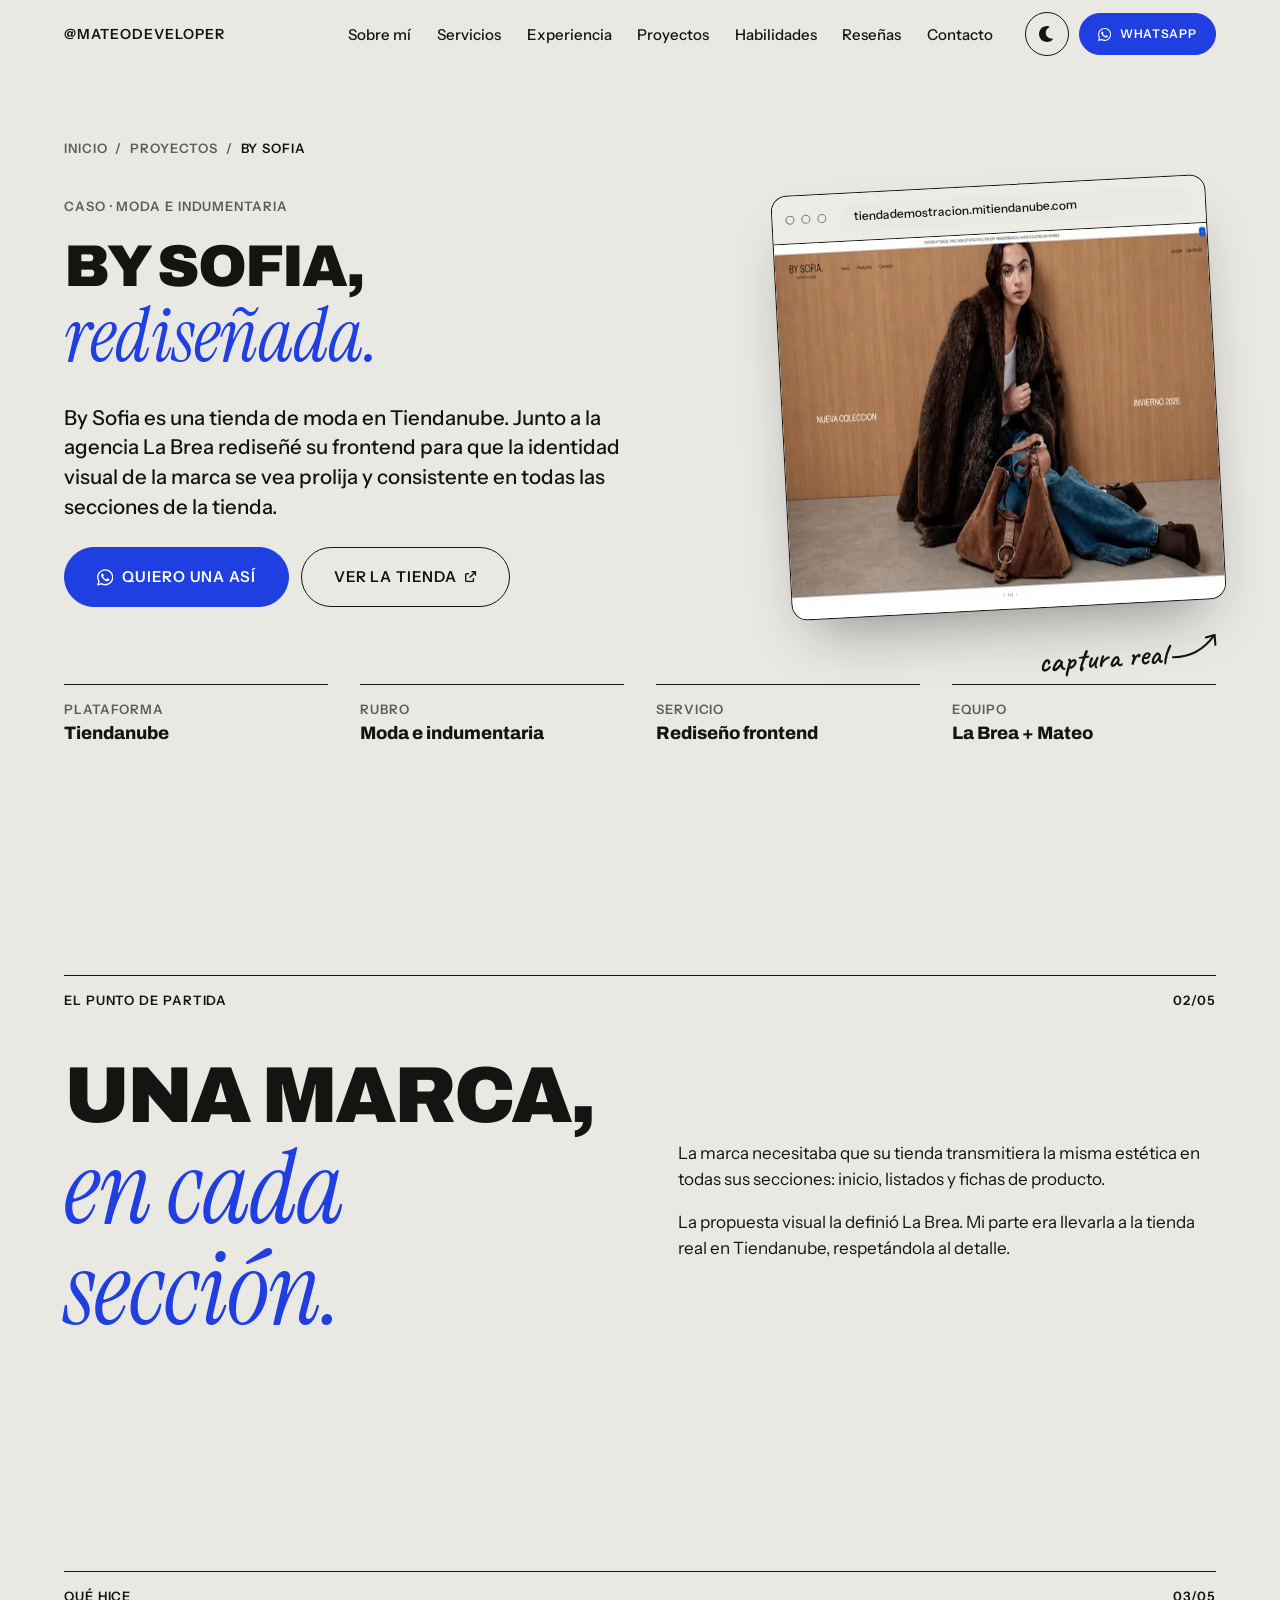
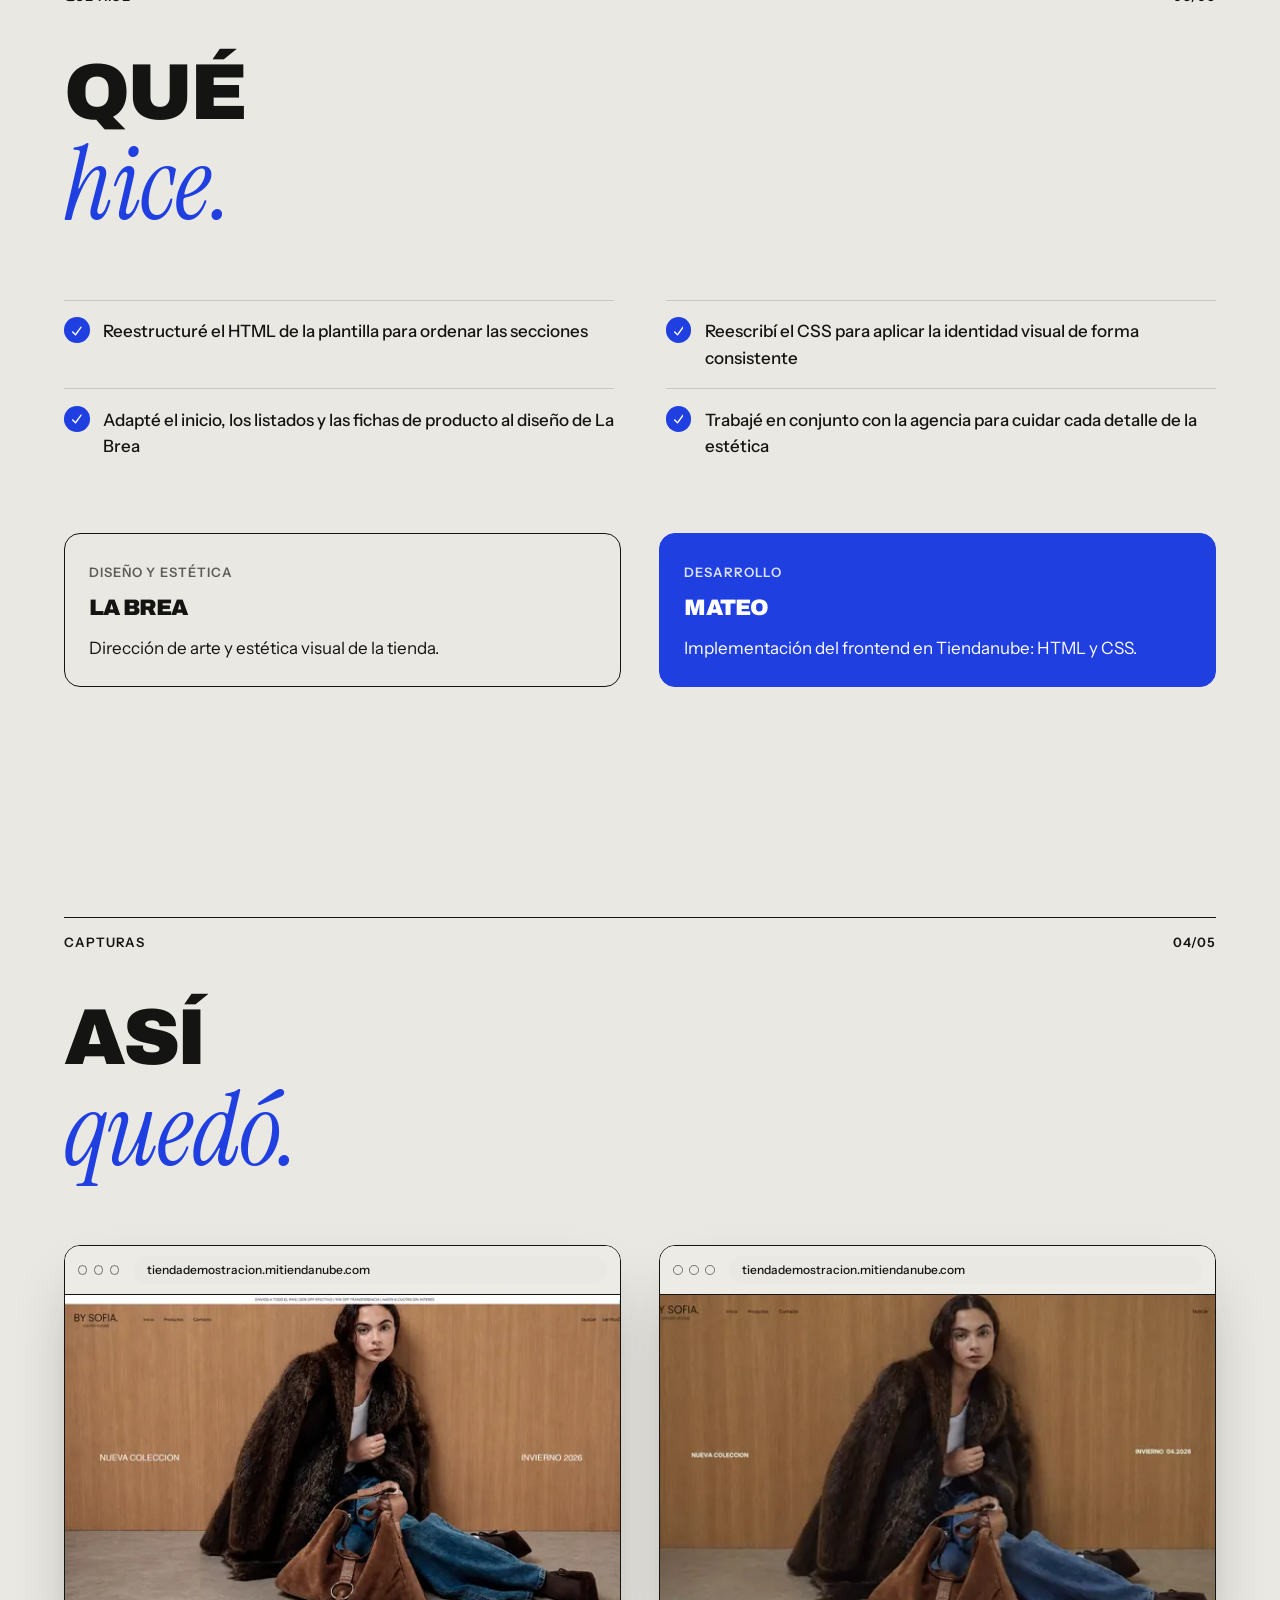
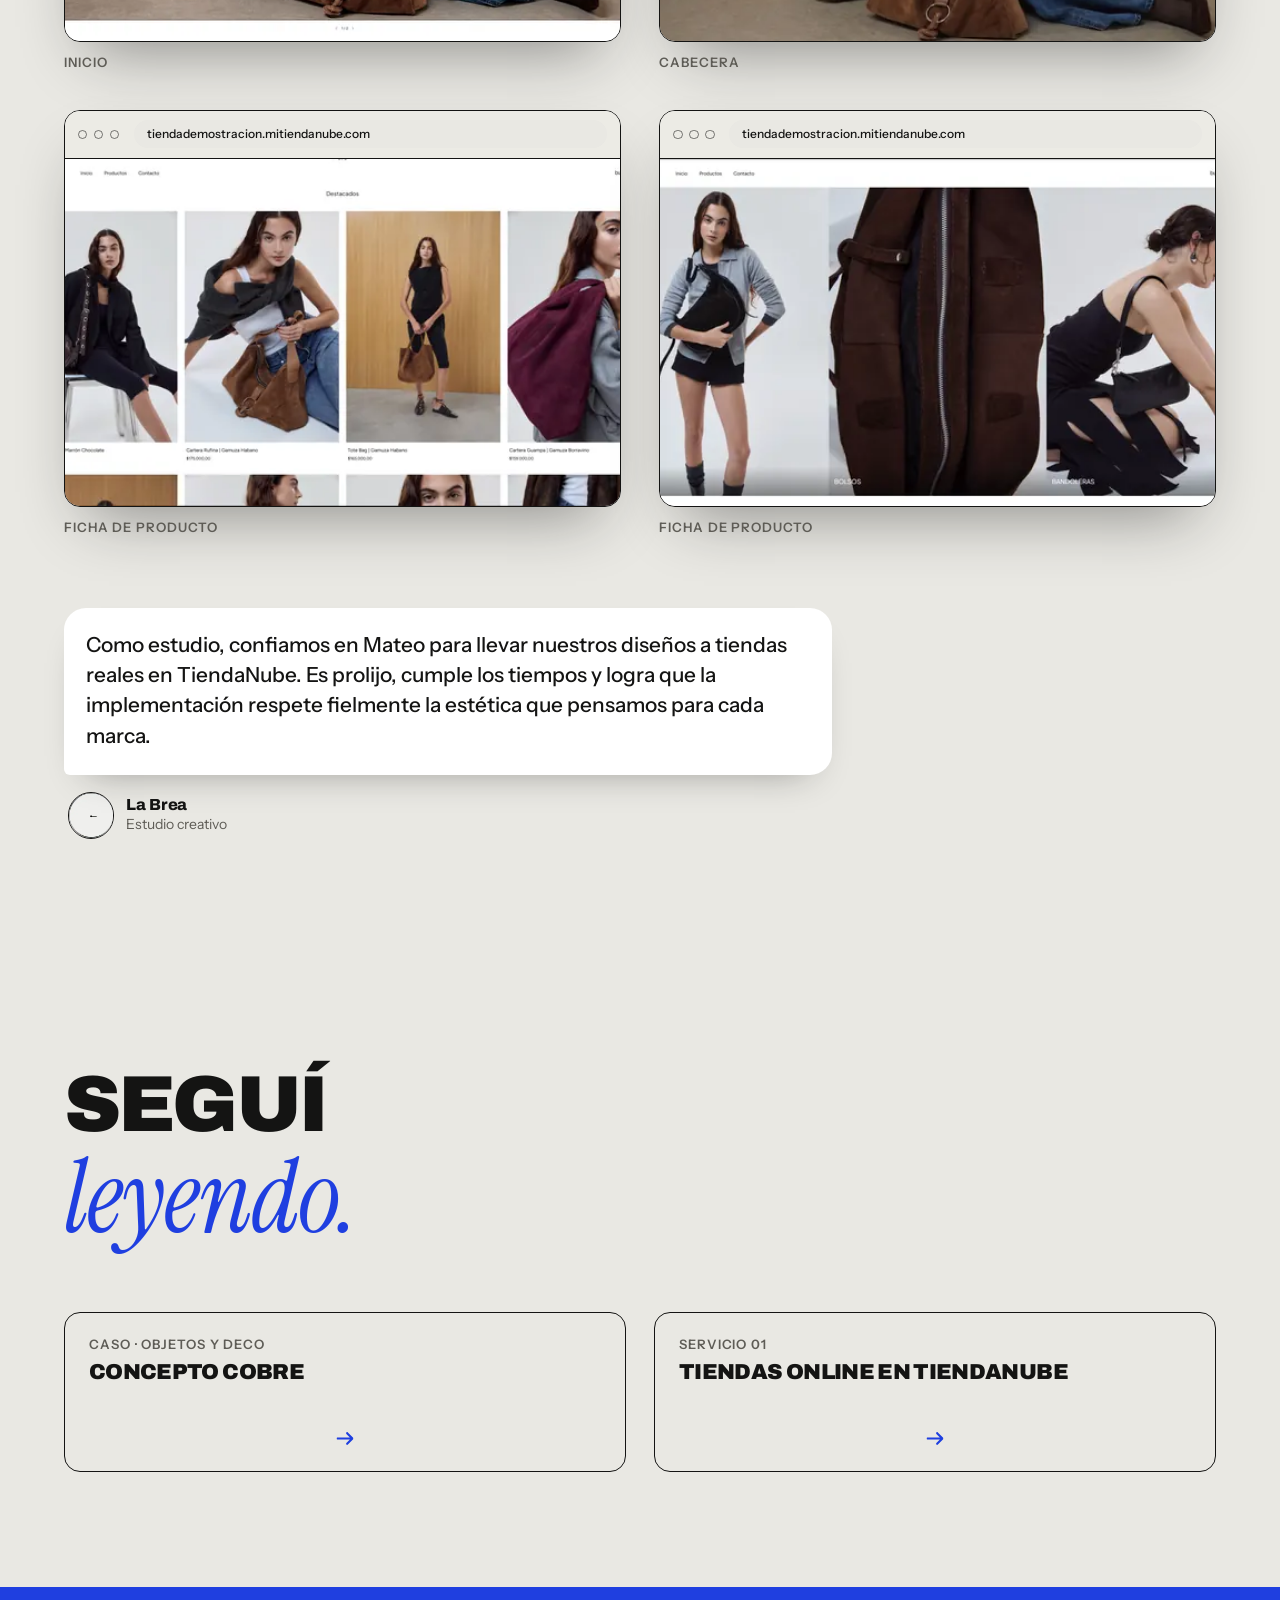
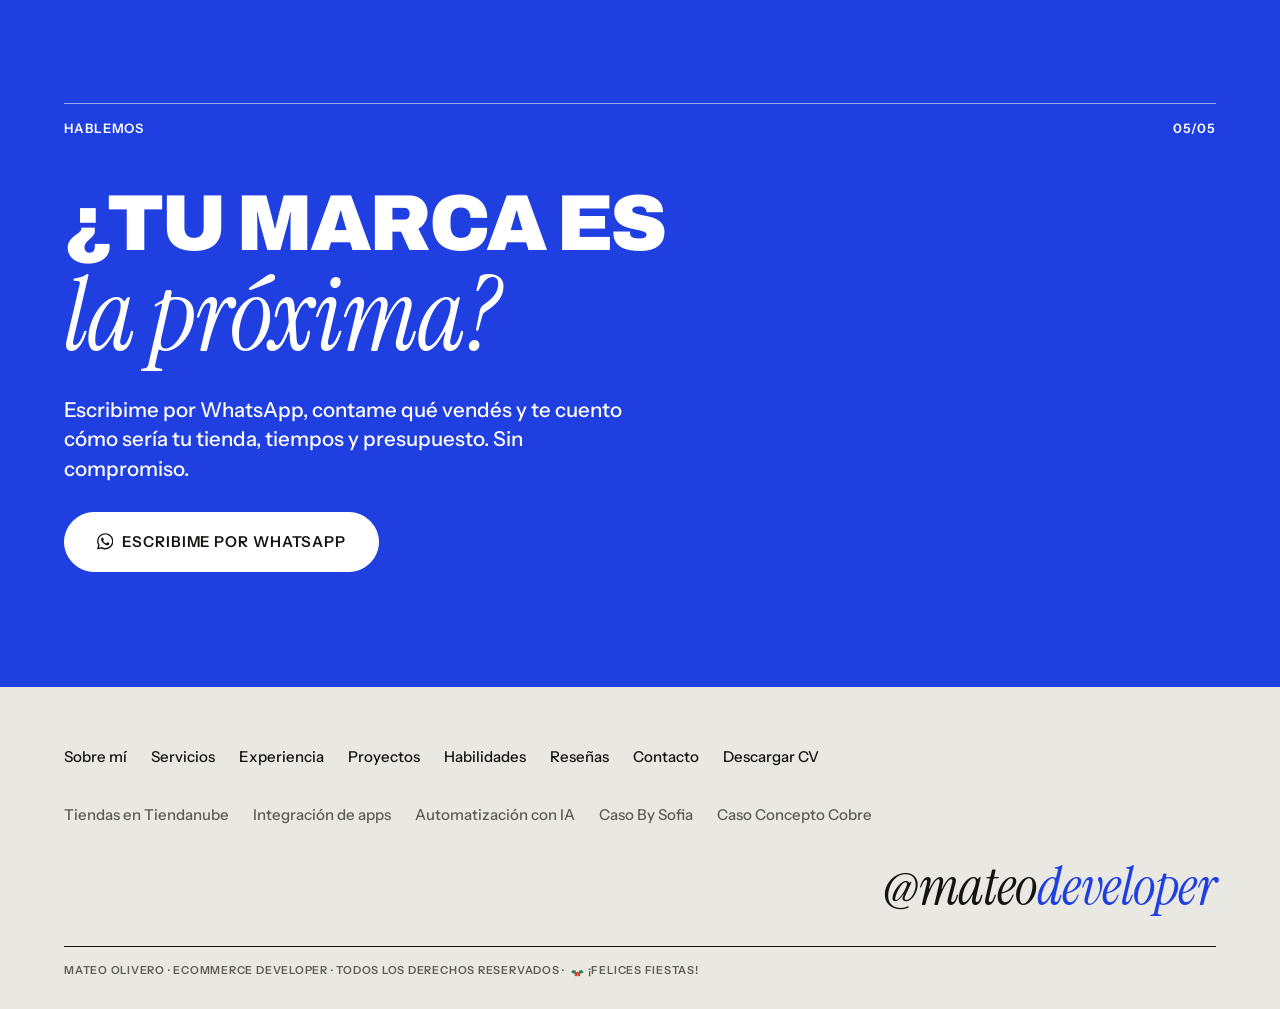
==== commit e19b7e7d: "Agregar detalles navideños sutiles (20/11 al 6/1) - Gorrito rojo sobre la foto de la portada y deste" ====
--- a/proyectos/by-sofia/index.html
+++ b/proyectos/by-sofia/index.html
@@ -331,7 +331,7 @@
             <p class="signature" translate="no">@mateo<span>developer</span></p>
         </div>
         <div class="inner">
-            <p class="copyright label">Mateo Olivero · Ecommerce Developer · Todos los derechos reservados</p>
+            <p class="copyright label">Mateo Olivero · Ecommerce Developer · Todos los derechos reservados<span class="xmas"> ·<svg class="xmas xmas-holly" viewBox="0 0 32 20" aria-hidden="true"><path class="leaf" d="M15 13C11 13 6 12 2 8c3 0 4-2 4-4 2 2 5 2 6 1 0 3 1 6 3 8Z"/><path class="leaf" d="M17 13c4 0 9-1 13-5-3 0-4-2-4-4-2 2-5 2-6 1 0 3-1 6-3 8Z"/><circle class="berry" cx="13" cy="15" r="3"/><circle class="berry" cx="19" cy="15" r="3"/><circle class="berry" cx="16" cy="11" r="3"/></svg>¡Felices fiestas!</span></p>
         </div>
     </footer>
 
--- a/css/style.css
+++ b/css/style.css
@@ -2277,3 +2277,183 @@
         grid-template-columns: minmax(0, 1fr);
     }
 }
+
+/* Proyecto activo: píldora "En curso" sobre la captura */
+.status-pill {
+    position: absolute;
+    top: 0.75rem;
+    right: 0.75rem;
+    z-index: 3;
+    display: inline-flex;
+    align-items: center;
+    gap: 0.45rem;
+    padding: 0.4rem 0.8rem;
+    border-radius: 999px;
+    background: var(--fill);
+    color: var(--on-fill);
+    font-size: 0.6875rem;
+    font-weight: 600;
+    letter-spacing: 0.07em;
+    text-transform: uppercase;
+    box-shadow: 0 8px 18px -10px rgba(20, 20, 19, 0.6);
+}
+
+.status-pill::before {
+    content: "";
+    width: 0.5rem;
+    height: 0.5rem;
+    border-radius: 50%;
+    background: currentColor;
+    animation: status-pulse 1.6s ease-in-out infinite;
+}
+
+@keyframes status-pulse {
+    0%, 100% { opacity: 1; }
+    50% { opacity: 0.3; }
+}
+
+@media (prefers-reduced-motion: reduce) {
+    .status-pill::before {
+        animation: none;
+    }
+}
+
+/* 4 proyectos: grilla de 2 columnas en pantallas anchas */
+@media (min-width: 900px) {
+    .projects-grid {
+        grid-template-columns: repeat(2, minmax(0, 1fr));
+    }
+}
+
+/* ==========================================================================
+   Temporada de fiestas (20/11 al 6/1): gorrito cobalto, destellos y saludo.
+   Solo colores de marca. Se activa con la clase .season-xmas (js/script.js).
+   ========================================================================== */
+
+:root {
+    --xmas-rojo: #D2402F;   /* "Alerta" del manual de marca */
+    --xmas-verde: #2E7D4F;  /* verde pino */
+}
+
+:root[data-theme="dark"] {
+    --xmas-verde: #4FAE78;
+}
+
+.xmas {
+    display: none;
+}
+
+/* Ramita de acebo junto al saludo del pie */
+.xmas-holly {
+    width: 1.35em;
+    height: auto;
+    margin: 0 0.25em 0 0.45em;
+    vertical-align: -0.3em;
+}
+
+.season-xmas .xmas-holly {
+    display: inline-block;
+}
+
+.xmas-holly .leaf {
+    fill: var(--xmas-verde);
+}
+
+.xmas-holly .berry {
+    fill: var(--xmas-rojo);
+}
+
+.season-xmas span.xmas {
+    display: inline;
+}
+
+.season-xmas svg.xmas:not(.xmas-holly) {
+    display: block;
+}
+
+.xmas-hat {
+    position: absolute;
+    top: -2.6rem;
+    right: -1.4rem;
+    z-index: 4;
+    width: 6.25rem;
+    height: auto;
+    transform: rotate(16deg);
+    transform-origin: 30% 80%;
+    pointer-events: none;
+    overflow: visible;
+    filter: drop-shadow(0 10px 14px rgba(20, 20, 19, 0.25));
+}
+
+.xmas-hat-cone {
+    fill: var(--xmas-rojo);
+    stroke: var(--tinta);
+    stroke-width: 3;
+    stroke-linejoin: round;
+}
+
+.xmas-hat-trim {
+    fill: var(--blanco);
+    stroke: var(--tinta);
+    stroke-width: 3;
+}
+
+.xmas-sparkle {
+    position: absolute;
+    z-index: 4;
+    fill: var(--accent);
+    pointer-events: none;
+    animation: xmas-twinkle 2.6s ease-in-out infinite;
+}
+
+.xmas-sparkle--1 {
+    fill: var(--xmas-verde);
+    top: -1.9rem;
+    right: 5.4rem;
+    width: 1.15rem;
+}
+
+.xmas-sparkle--2 {
+    top: 2.2rem;
+    right: -2.6rem;
+    width: 0.8rem;
+    animation-delay: 1.3s;
+}
+
+@keyframes xmas-twinkle {
+    0%, 100% { opacity: 0.25; transform: scale(0.7) rotate(0deg); }
+    50% { opacity: 1; transform: scale(1) rotate(20deg); }
+}
+
+@media (max-width: 600px) {
+    .xmas-hat {
+        width: 4.75rem;
+        top: -2rem;
+        right: -0.9rem;
+    }
+
+    .xmas-sparkle--2 {
+        right: -1.6rem;
+    }
+}
+
+@media (prefers-reduced-motion: reduce) {
+    .xmas-sparkle {
+        animation: none;
+        opacity: 0.8;
+    }
+}
+
+/* En pantallas chicas el gorrito ocupa la esquina derecha: la nota pasa a la izquierda */
+@media (max-width: 900px) {
+    .season-xmas .hand-note--hero {
+        left: -0.75rem;
+        right: auto;
+        top: -3.4rem;
+    }
+
+    .season-xmas .hand-note--hero .hand-arrow {
+        margin-left: 2rem;
+        transform: scaleX(-1) rotate(-20deg);
+    }
+}
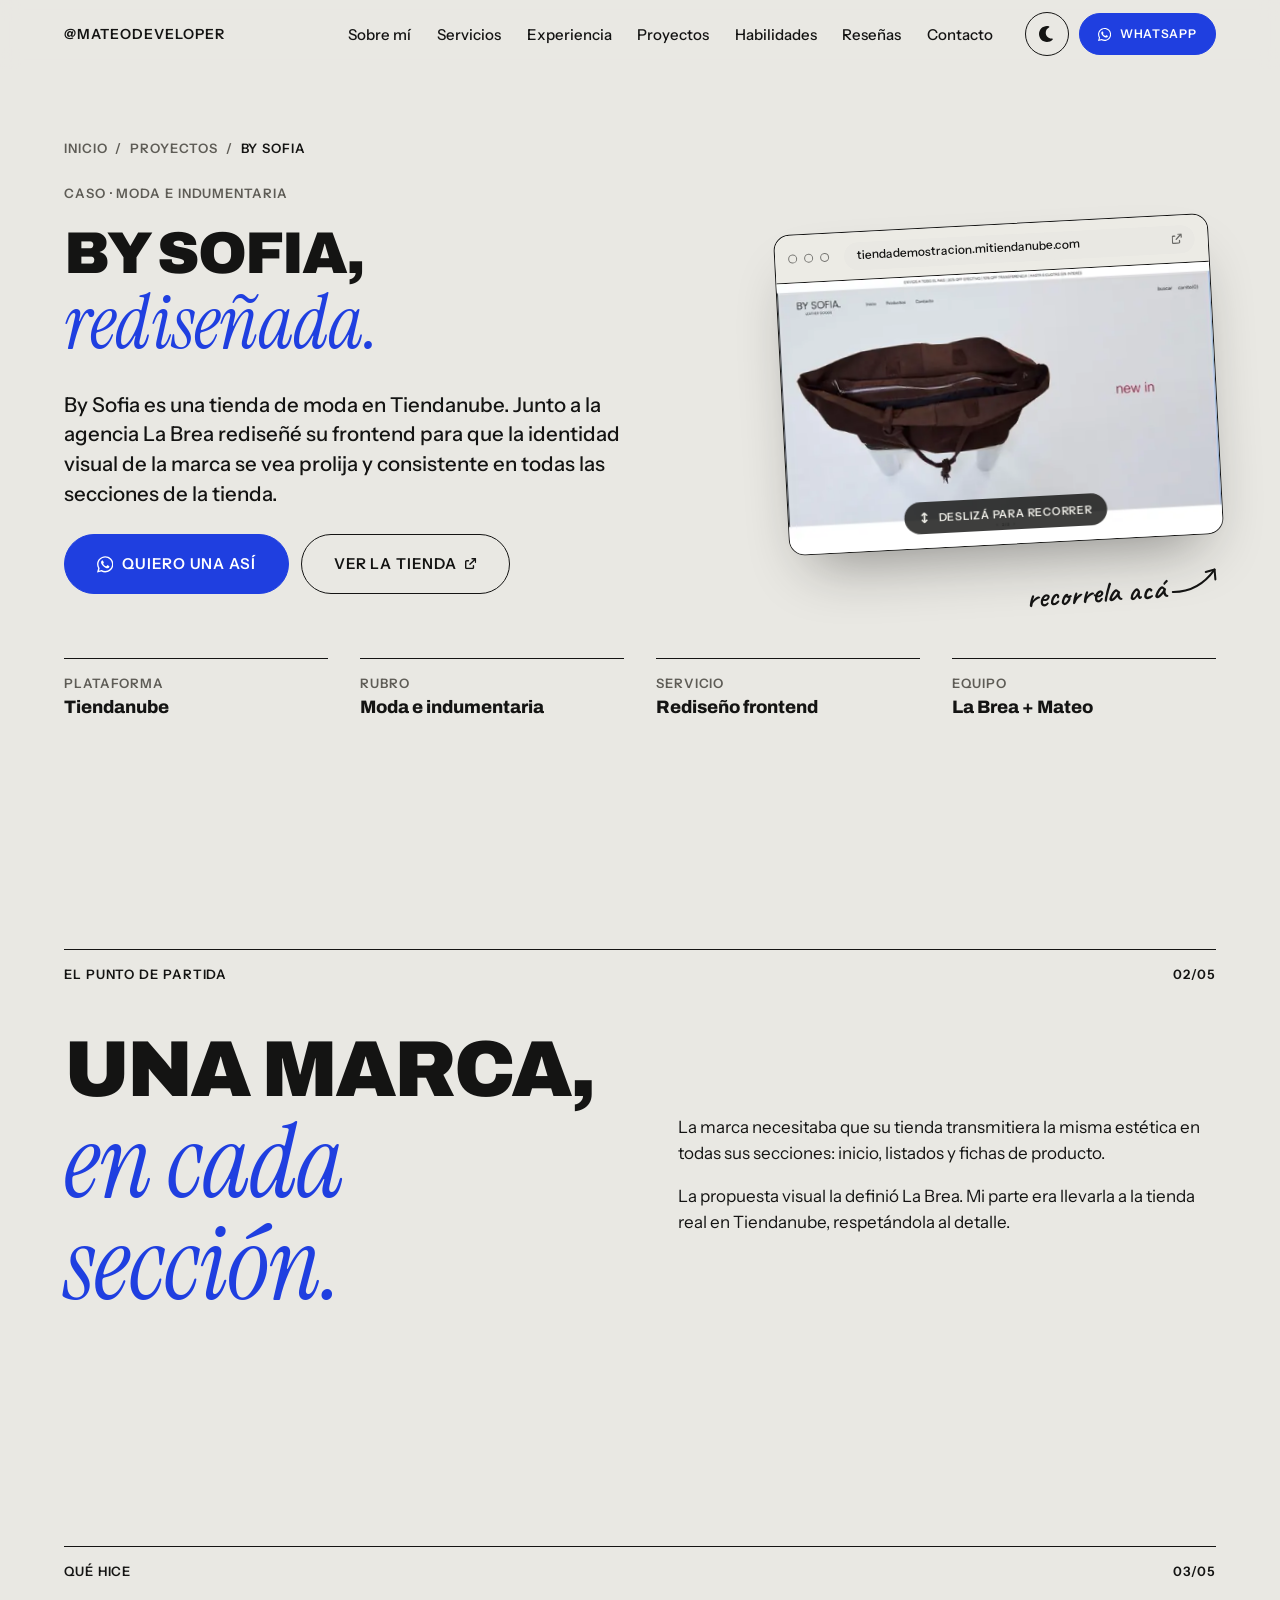
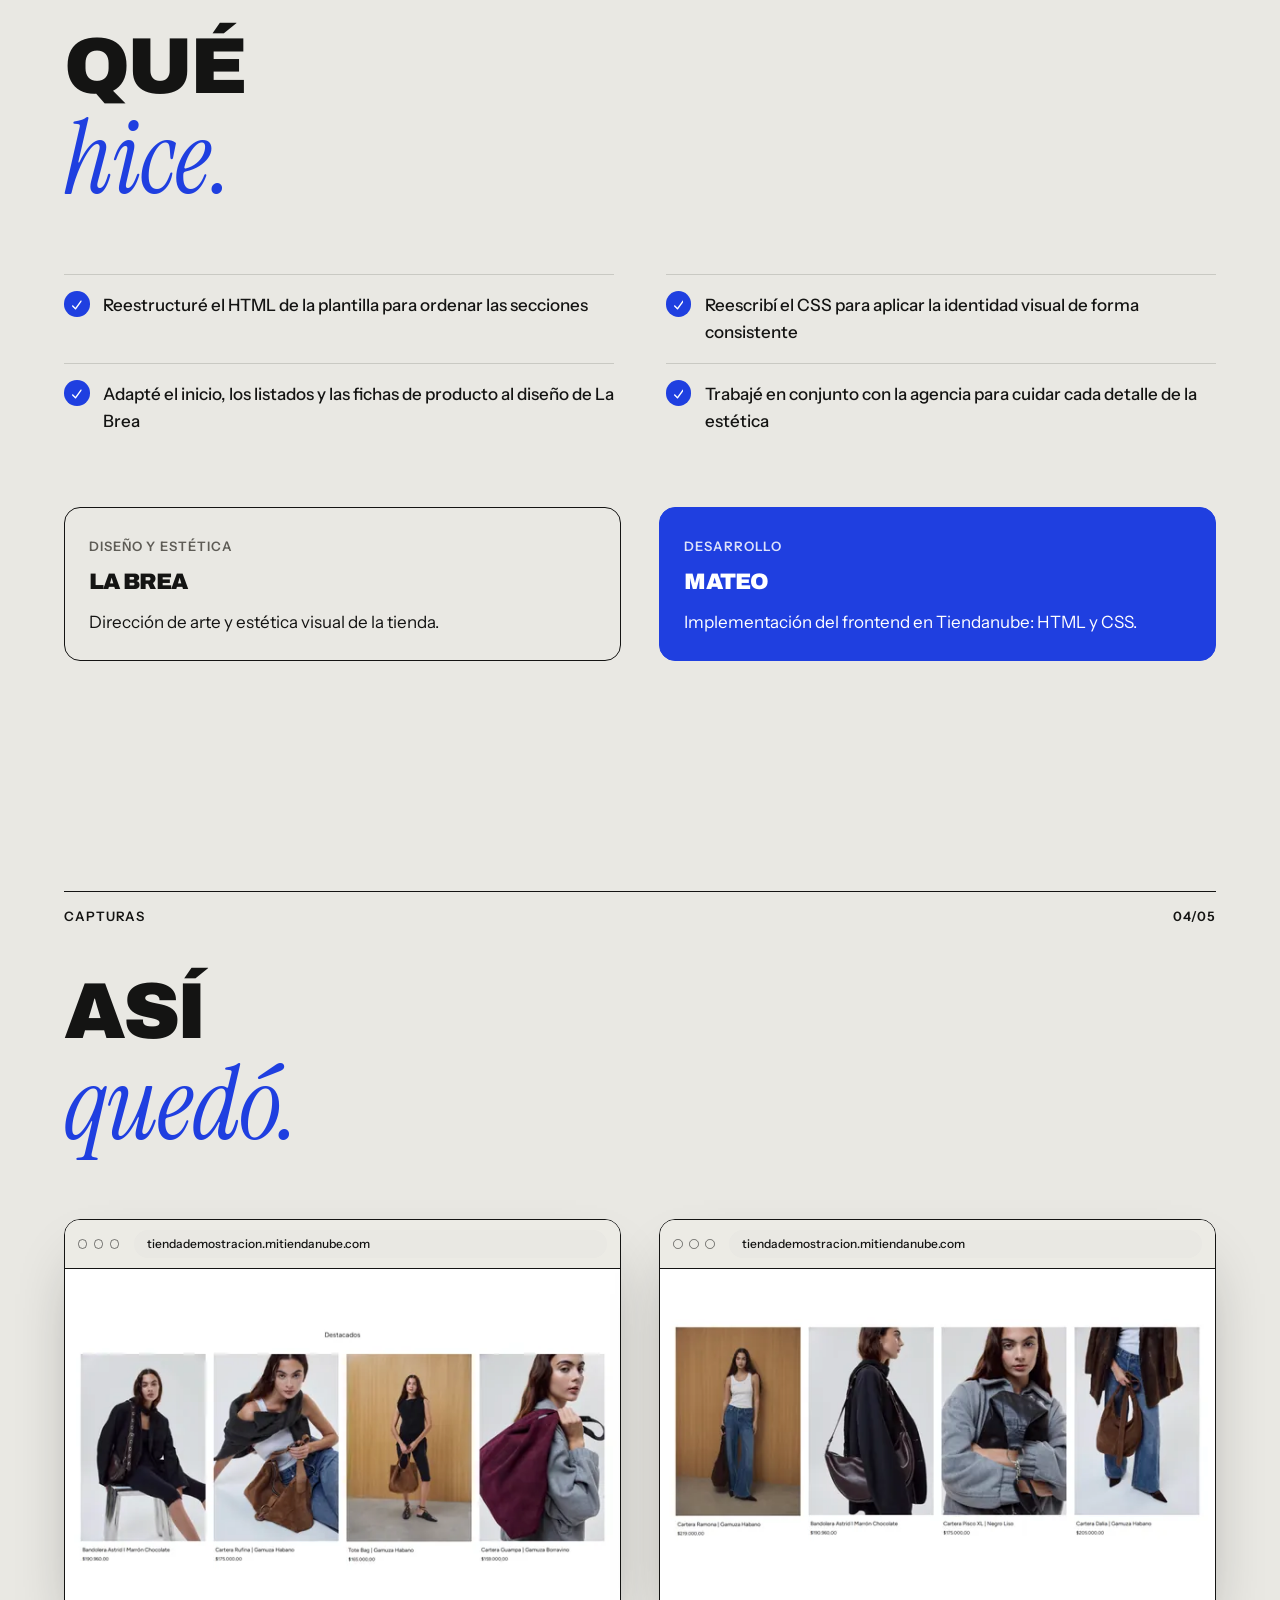
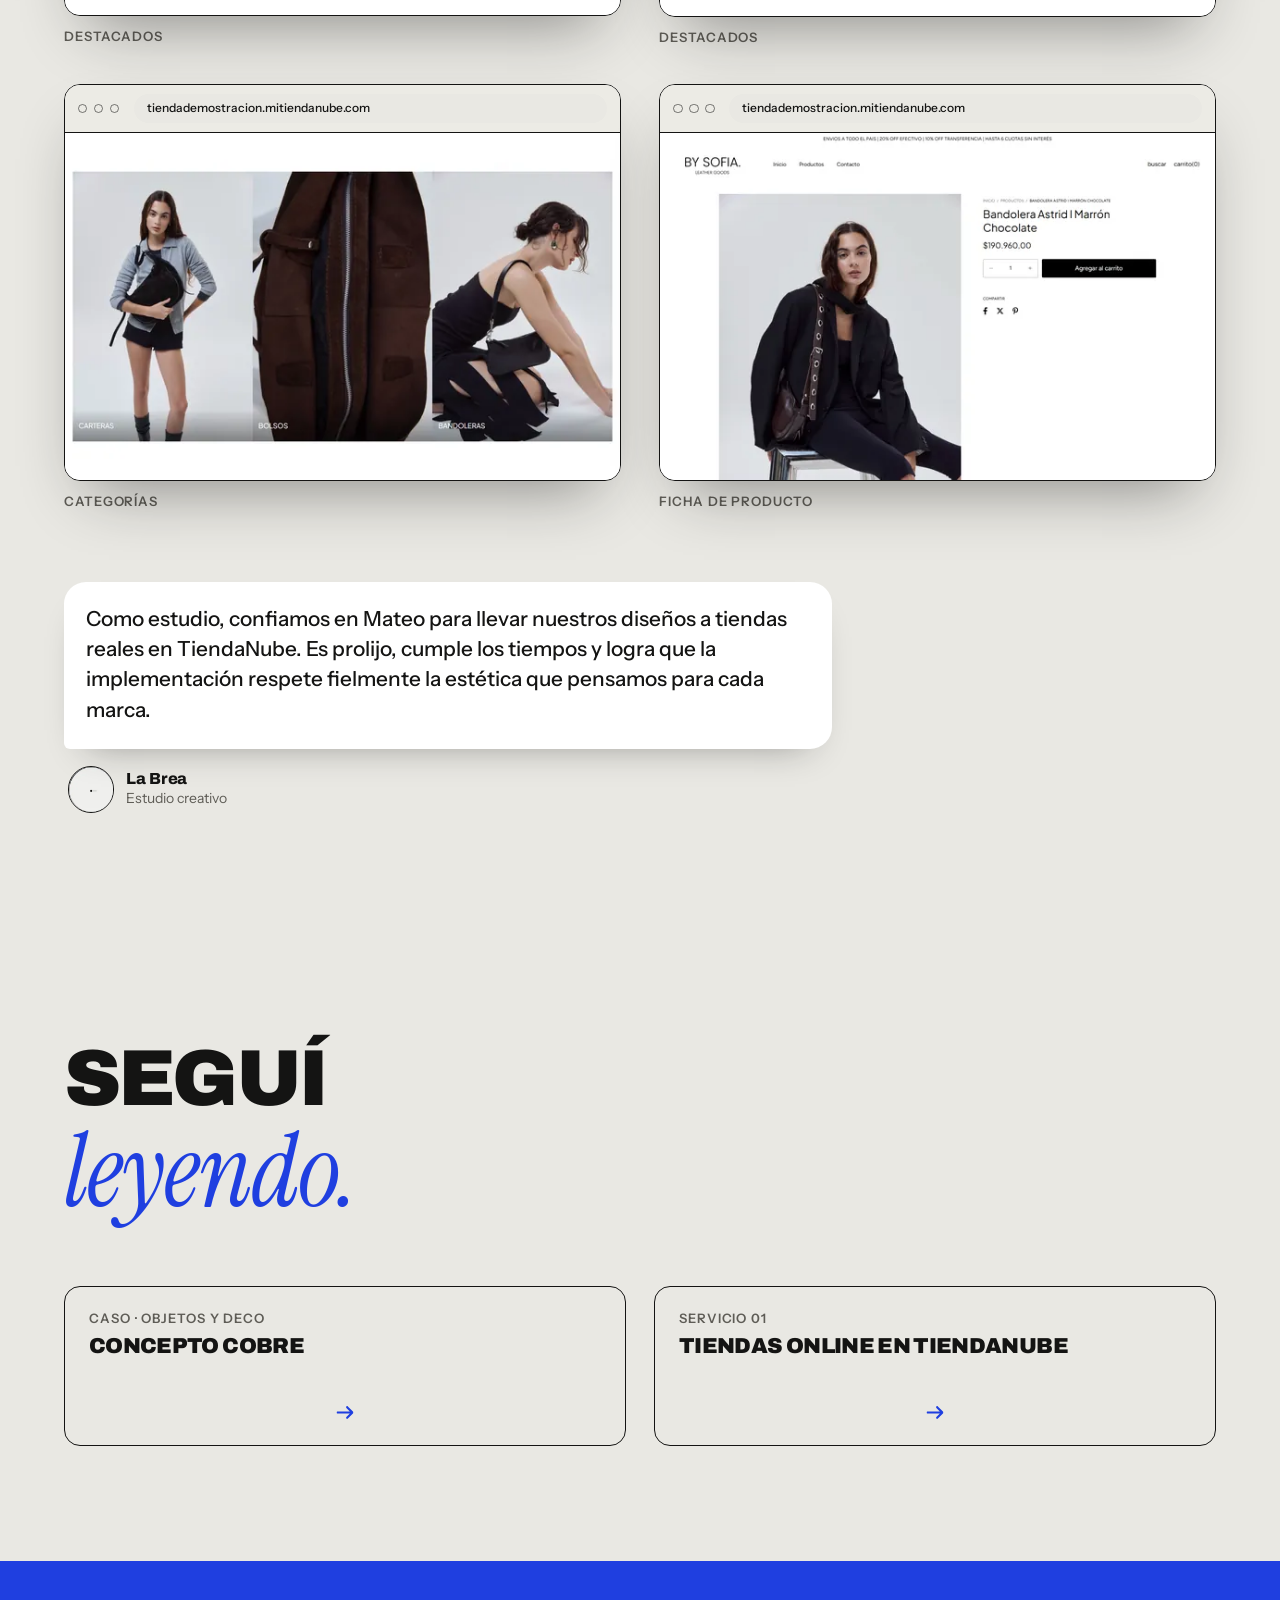
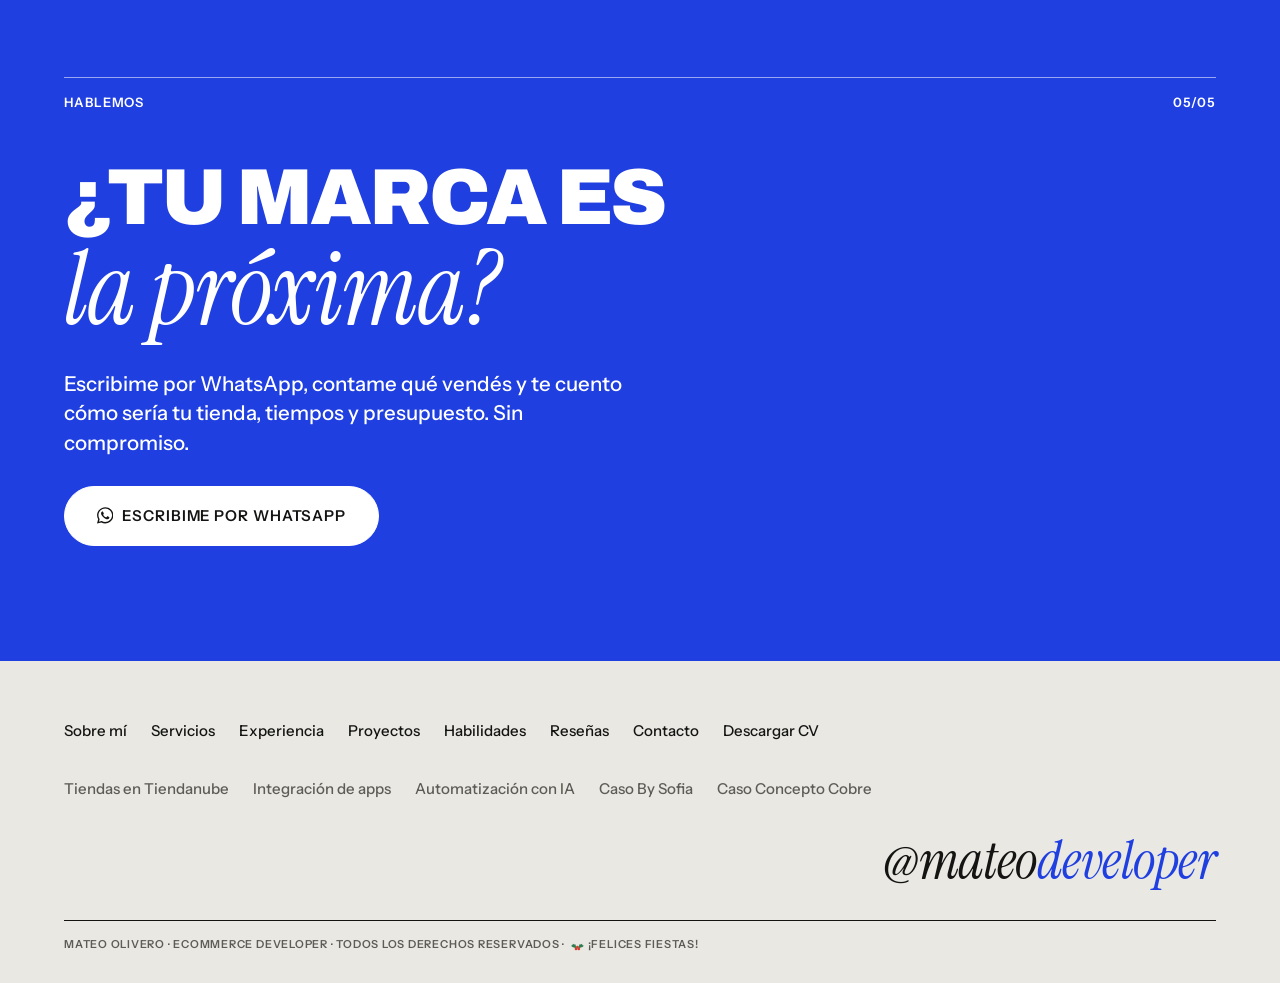
==== commit b62fb42e: "Arreglar capturas de los casos de estudio - Portada de los casos y de "Tiendas en Tiendanube" con la" ====
--- a/proyectos/by-sofia/index.html
+++ b/proyectos/by-sofia/index.html
@@ -30,7 +30,7 @@
                 "headline": "Caso By Sofia",
                 "description": "Cómo rediseñé el frontend de By Sofia, tienda de moda en Tiendanube, junto a la agencia La Brea: una identidad visual prolija y consistente en todas las secciones.",
                 "url": "https://mateodeveloper.com/proyectos/by-sofia/",
-                "image": "https://mateodeveloper.com/img/proyecto-by-sofia-inicio.webp",
+                "image": "https://mateodeveloper.com/img/proyecto-sofia-banners.webp",
                 "inLanguage": "es-AR",
                 "datePublished": "2026-11-11",
                 "author": {
@@ -158,11 +158,14 @@
                         <div class="browser">
                             <div class="window-bar">
                                 <span class="dot"></span><span class="dot"></span><span class="dot"></span>
-                                <span class="browser-url" translate="no">tiendademostracion.mitiendanube.com</span>
-                            </div>
-                            <img src="/img/proyecto-by-sofia-inicio-600.webp" srcset="/img/proyecto-by-sofia-inicio-600.webp 600w, /img/proyecto-by-sofia-inicio.webp 1200w" sizes="(min-width: 900px) 520px, 92vw" width="600" height="375" alt="Inicio de la tienda By Sofia" fetchpriority="high">
-                        </div>
-                        <p class="hand-note hand-note--page" aria-hidden="true">captura real<svg class="hand-arrow" viewBox="0 0 80 60" fill="none"><path d="M8 8C30 12 50 26 62 52"/><path d="M50 46l12 6 4-14"/></svg></p>
+                                <a class="browser-url" href="https://tiendademostracion.mitiendanube.com/" target="_blank" rel="noopener" translate="no" title="Abrir By Sofia en una pestaña nueva">tiendademostracion.mitiendanube.com <svg class="icon icon-arrow-up-right-from-square" viewBox="0 0 512 512" aria-hidden="true"><use href="#i-arrow-up-right-from-square"></use></svg></a>
+                            </div>
+                            <div class="site-preview" tabindex="0" role="region" aria-label="Vista previa desplazable de la página de inicio de By Sofia">
+                                <img src="/img/preview-bysofia-600.webp" srcset="/img/preview-bysofia-600.webp 600w, /img/preview-bysofia.webp 1200w" sizes="(min-width: 900px) 520px, 92vw" width="600" height="1636" alt="Página de inicio completa de By Sofia" fetchpriority="high" decoding="async">
+                            </div>
+                            <span class="preview-hint" aria-hidden="true">Deslizá para recorrer</span>
+                        </div>
+                        <p class="hand-note hand-note--page" aria-hidden="true">recorrela acá<svg class="hand-arrow" viewBox="0 0 80 60" fill="none"><path d="M8 8C30 12 50 26 62 52"/><path d="M50 46l12 6 4-14"/></svg></p>
                     </div>
                 </div>
                 <div class="case-facts">
@@ -226,9 +229,9 @@
                                 <span class="dot"></span><span class="dot"></span><span class="dot"></span>
                                 <span class="browser-url" translate="no">tiendademostracion.mitiendanube.com</span>
                             </div>
-                            <img src="/img/proyecto-by-sofia-inicio-600.webp" srcset="/img/proyecto-by-sofia-inicio-600.webp 600w, /img/proyecto-by-sofia-inicio.webp 1200w" sizes="(min-width: 900px) 520px, 92vw" width="600" height="375" alt="Página de inicio de la tienda By Sofia" loading="lazy">
-                        </div>
-                        <figcaption class="label">Inicio</figcaption>
+                            <img src="/img/proyecto-sofia-destacados-1-600.webp" srcset="/img/proyecto-sofia-destacados-1-600.webp 600w, /img/proyecto-sofia-destacados-1.webp 1200w" sizes="(min-width: 900px) 560px, 92vw" width="600" height="375" alt="Productos destacados de By Sofia, primera fila" loading="lazy">
+                        </div>
+                        <figcaption class="label">Destacados</figcaption>
                     </figure>
                     <figure class="reveal">
                         <div class="browser">
@@ -236,9 +239,9 @@
                                 <span class="dot"></span><span class="dot"></span><span class="dot"></span>
                                 <span class="browser-url" translate="no">tiendademostracion.mitiendanube.com</span>
                             </div>
-                            <img src="/img/proyecto-by-sofia-header-alt-600.webp" srcset="/img/proyecto-by-sofia-header-alt-600.webp 600w, /img/proyecto-by-sofia-header-alt.webp 1200w" sizes="(min-width: 900px) 520px, 92vw" width="600" height="375" alt="Variante de cabecera de la tienda By Sofia" loading="lazy">
-                        </div>
-                        <figcaption class="label">Cabecera</figcaption>
+                            <img src="/img/proyecto-sofia-destacados-2-600.webp" srcset="/img/proyecto-sofia-destacados-2-600.webp 600w, /img/proyecto-sofia-destacados-2.webp 1200w" sizes="(min-width: 900px) 560px, 92vw" width="600" height="375" alt="Productos destacados de By Sofia, segunda fila" loading="lazy">
+                        </div>
+                        <figcaption class="label">Destacados</figcaption>
                     </figure>
                     <figure class="reveal">
                         <div class="browser">
@@ -246,9 +249,9 @@
                                 <span class="dot"></span><span class="dot"></span><span class="dot"></span>
                                 <span class="browser-url" translate="no">tiendademostracion.mitiendanube.com</span>
                             </div>
-                            <img src="/img/proyecto-by-sofia-producto-1-600.webp" srcset="/img/proyecto-by-sofia-producto-1-600.webp 600w, /img/proyecto-by-sofia-producto-1.webp 1200w" sizes="(min-width: 900px) 520px, 92vw" width="600" height="375" alt="Ficha de producto con variantes en By Sofia" loading="lazy">
-                        </div>
-                        <figcaption class="label">Ficha de producto</figcaption>
+                            <img src="/img/proyecto-sofia-banners-600.webp" srcset="/img/proyecto-sofia-banners-600.webp 600w, /img/proyecto-sofia-banners.webp 1200w" sizes="(min-width: 900px) 560px, 92vw" width="600" height="375" alt="Banners de categorías: carteras, bolsos y bandoleras" loading="lazy">
+                        </div>
+                        <figcaption class="label">Categorías</figcaption>
                     </figure>
                     <figure class="reveal">
                         <div class="browser">
@@ -256,7 +259,7 @@
                                 <span class="dot"></span><span class="dot"></span><span class="dot"></span>
                                 <span class="browser-url" translate="no">tiendademostracion.mitiendanube.com</span>
                             </div>
-                            <img src="/img/proyecto-by-sofia-producto-2-600.webp" srcset="/img/proyecto-by-sofia-producto-2-600.webp 600w, /img/proyecto-by-sofia-producto-2.webp 1200w" sizes="(min-width: 900px) 520px, 92vw" width="600" height="375" alt="Otra ficha de producto de By Sofia" loading="lazy">
+                            <img src="/img/proyecto-sofia-producto-600.webp" srcset="/img/proyecto-sofia-producto-600.webp 600w, /img/proyecto-sofia-producto.webp 1200w" sizes="(min-width: 900px) 560px, 92vw" width="600" height="375" alt="Ficha de producto de una bandolera en By Sofia" loading="lazy">
                         </div>
                         <figcaption class="label">Ficha de producto</figcaption>
                     </figure>
--- a/css/style.css
+++ b/css/style.css
@@ -2371,32 +2371,35 @@
     display: block;
 }
 
+/* Gorro sobre la esquina superior izquierda del marco (en % para que escale) */
+.season-xmas .photo-frame {
+    position: relative;
+}
+
+.photo-frame .xmas-hat,
+.photo-frame .xmas-cane {
+    aspect-ratio: auto;
+    object-fit: contain;
+    border-radius: 0;
+    cursor: default;
+}
+
 .xmas-hat {
     position: absolute;
-    top: -2.6rem;
-    right: -1.4rem;
+    left: -14%;
+    top: -24%;
     z-index: 4;
-    width: 6.25rem;
+    width: 48% !important;
     height: auto;
-    transform: rotate(16deg);
-    transform-origin: 30% 80%;
+    transform: rotate(10deg);
     pointer-events: none;
-    overflow: visible;
-    filter: drop-shadow(0 10px 14px rgba(20, 20, 19, 0.25));
-}
-
-.xmas-hat-cone {
-    fill: var(--xmas-rojo);
-    stroke: var(--tinta);
-    stroke-width: 3;
-    stroke-linejoin: round;
-}
-
-.xmas-hat-trim {
-    fill: var(--blanco);
-    stroke: var(--tinta);
-    stroke-width: 3;
-}
+    filter: drop-shadow(0 8px 10px rgba(20, 20, 19, 0.35));
+}
+
+.season-xmas img.xmas {
+    display: block;
+}
+
 
 .xmas-sparkle {
     position: absolute;
@@ -2426,11 +2429,6 @@
 }
 
 @media (max-width: 600px) {
-    .xmas-hat {
-        width: 4.75rem;
-        top: -2rem;
-        right: -0.9rem;
-    }
 
     .xmas-sparkle--2 {
         right: -1.6rem;
@@ -2444,16 +2442,160 @@
     }
 }
 
-/* En pantallas chicas el gorrito ocupa la esquina derecha: la nota pasa a la izquierda */
-@media (max-width: 900px) {
+
+
+/* Con el gorro en la esquina izquierda, la nota "ese soy yo" pasa a la derecha */
+.season-xmas .hand-note--hero {
+    left: auto;
+    right: -4.5rem;
+    top: -2.6rem;
+}
+
+.season-xmas .hand-note--hero .hand-arrow {
+    margin-left: 0;
+    transform: rotate(-30deg);
+}
+
+@media (max-width: 600px) {
     .season-xmas .hand-note--hero {
-        left: -0.75rem;
-        right: auto;
-        top: -3.4rem;
-    }
-
-    .season-xmas .hand-note--hero .hand-arrow {
-        margin-left: 2rem;
-        transform: scaleX(-1) rotate(-20deg);
-    }
-}
+        right: -0.75rem;
+        top: -3rem;
+    }
+}
+
+/* Bastón de caramelo cruzado sobre la esquina inferior derecha del marco */
+.xmas-cane {
+    position: absolute;
+    right: -14%;
+    bottom: -23%;
+    z-index: 4;
+    width: 17% !important;
+    height: auto;
+    transform: rotate(-8deg);
+    pointer-events: none;
+    filter: drop-shadow(0 8px 10px rgba(20, 20, 19, 0.35));
+}
+
+/* ==========================================================================
+   Proyectos como mini páginas: captura completa que se recorre dentro de la ventana
+   ========================================================================== */
+
+.browser {
+    position: relative;
+}
+
+.browser > .status-pill {
+    top: 3.4rem;
+}
+
+a.browser-url {
+    display: flex;
+    align-items: center;
+    justify-content: space-between;
+    gap: 0.5rem;
+    transition: color 0.2s ease;
+}
+
+a.browser-url .icon {
+    flex-shrink: 0;
+    font-size: 0.65rem;
+    opacity: 0.6;
+}
+
+a.browser-url:hover {
+    color: var(--accent);
+}
+
+a.browser-url:hover .icon {
+    opacity: 1;
+}
+
+.site-preview {
+    position: relative;
+    aspect-ratio: 16 / 10;
+    overflow-x: hidden;
+    overflow-y: auto;
+    background: var(--surface);
+    scrollbar-width: thin;
+    scrollbar-color: var(--fill) transparent;
+    -webkit-overflow-scrolling: touch;
+}
+
+.site-preview::-webkit-scrollbar {
+    width: 6px;
+}
+
+.site-preview::-webkit-scrollbar-track {
+    background: transparent;
+}
+
+.site-preview::-webkit-scrollbar-thumb {
+    background: var(--fill);
+    border: 0;
+    border-radius: 999px;
+}
+
+.site-preview img {
+    display: block;
+    width: 100%;
+    height: auto;
+}
+
+.site-preview:focus-visible {
+    outline: 3px solid var(--fill);
+    outline-offset: -3px;
+}
+
+.preview-hint {
+    position: absolute;
+    left: 50%;
+    bottom: 0.9rem;
+    z-index: 3;
+    display: inline-flex;
+    align-items: center;
+    gap: 0.45rem;
+    padding: 0.45rem 0.9rem;
+    border-radius: 999px;
+    background: rgba(20, 20, 19, 0.82);
+    color: var(--hueso);
+    font-size: 0.6875rem;
+    font-weight: 600;
+    letter-spacing: 0.07em;
+    text-transform: uppercase;
+    white-space: nowrap;
+    transform: translateX(-50%);
+    pointer-events: none;
+    transition: opacity 0.3s ease;
+}
+
+.preview-hint::before {
+    content: "↕";
+    font-size: 0.9rem;
+    line-height: 1;
+}
+
+.browser.preview-used .preview-hint {
+    opacity: 0;
+}
+
+/* Pantallas táctiles: la mini página se activa con un toque para no "atrapar" el scroll de la página */
+@media (pointer: coarse) {
+    .site-preview {
+        overflow-y: hidden;
+    }
+
+    .browser.preview-active .site-preview {
+        overflow-y: auto;
+        overscroll-behavior: contain;
+    }
+
+    .browser.preview-active .preview-hint {
+        opacity: 0;
+    }
+}
+
+@media (max-width: 600px) {
+    .site-preview {
+        aspect-ratio: 1 / 1;
+    }
+}
